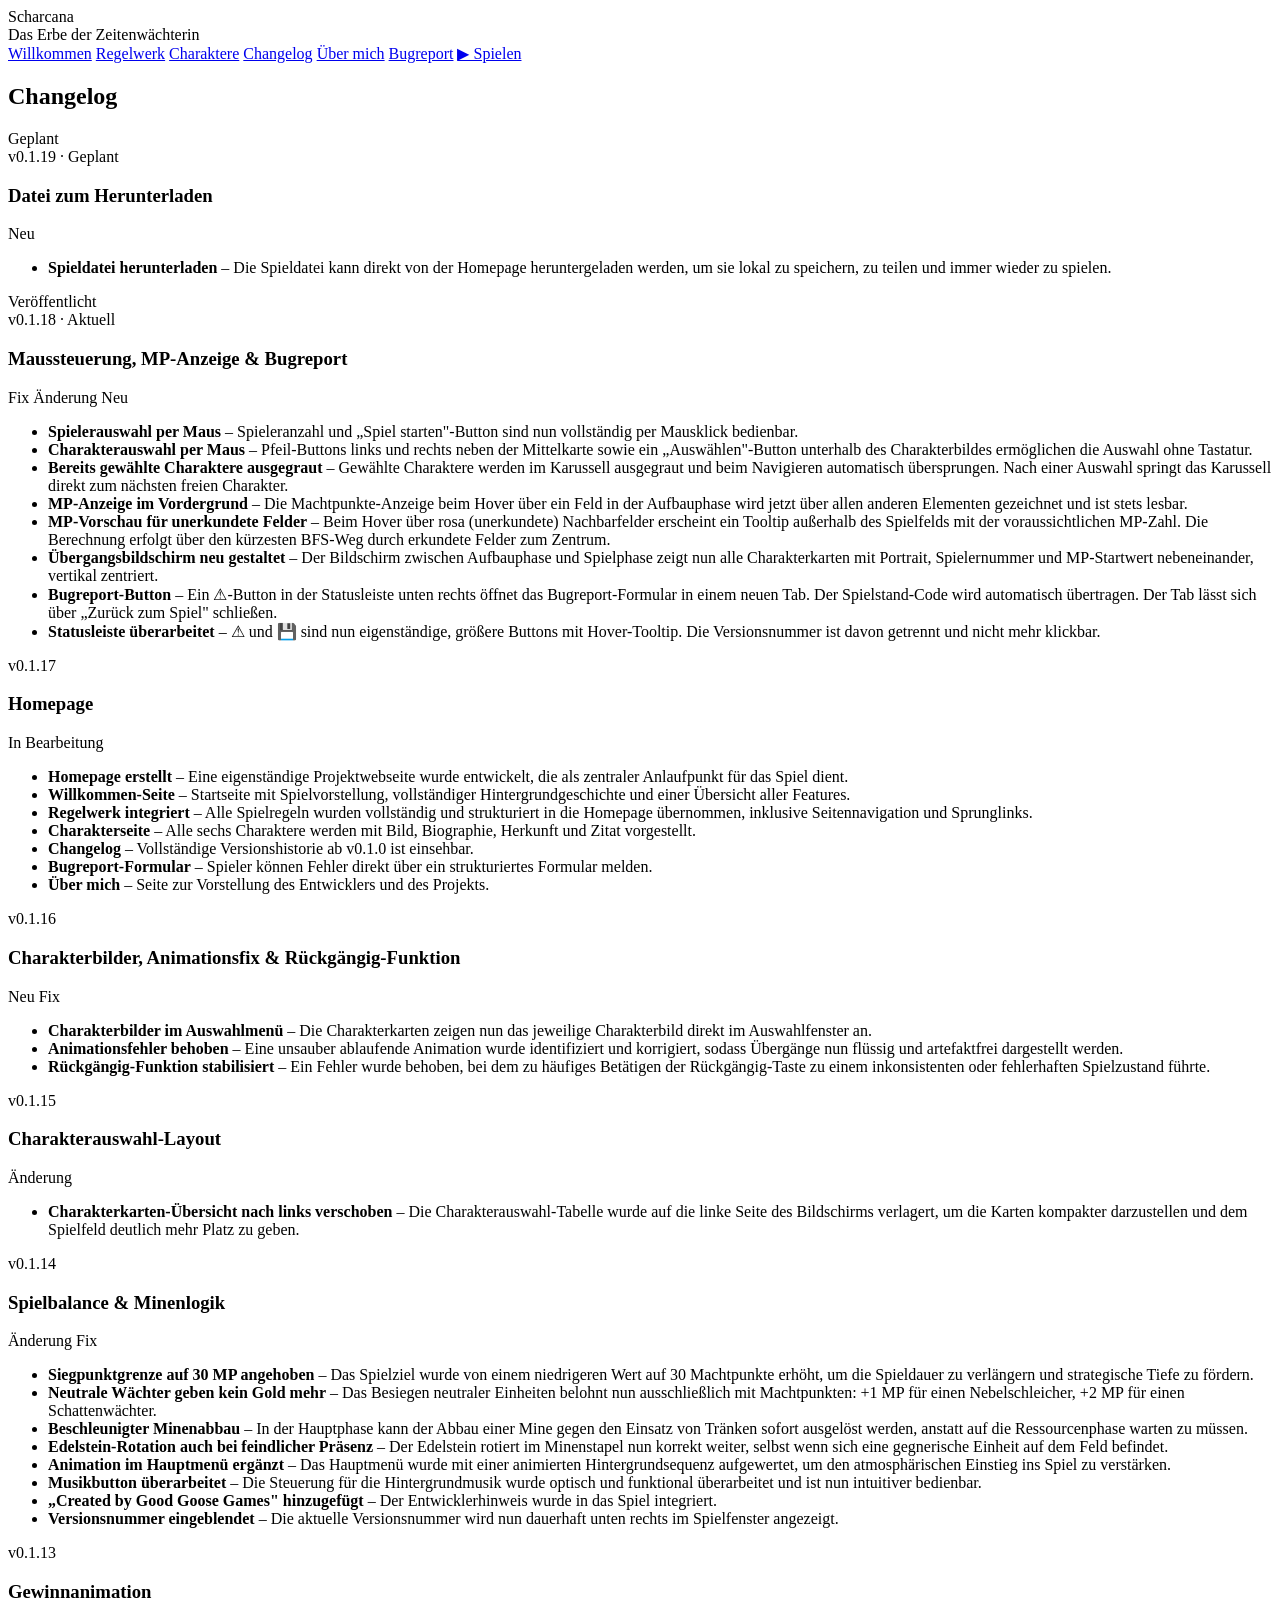
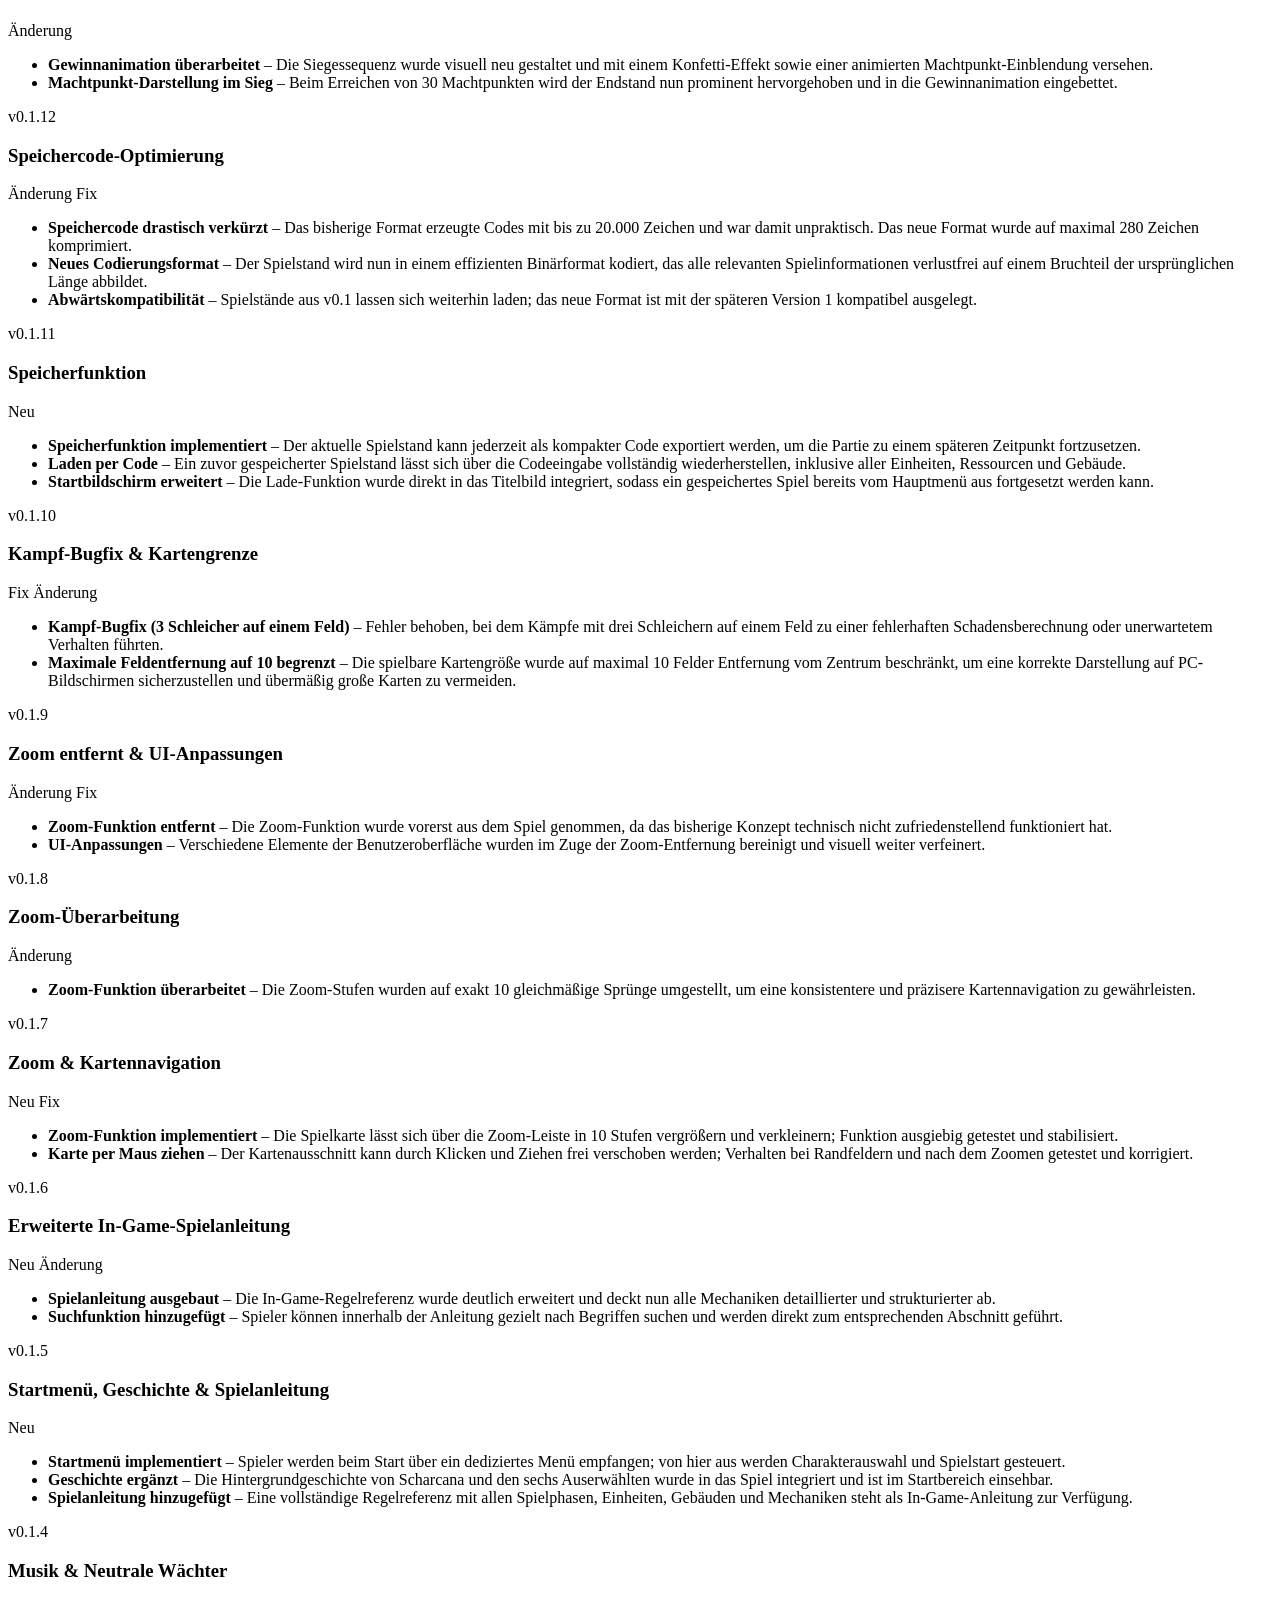
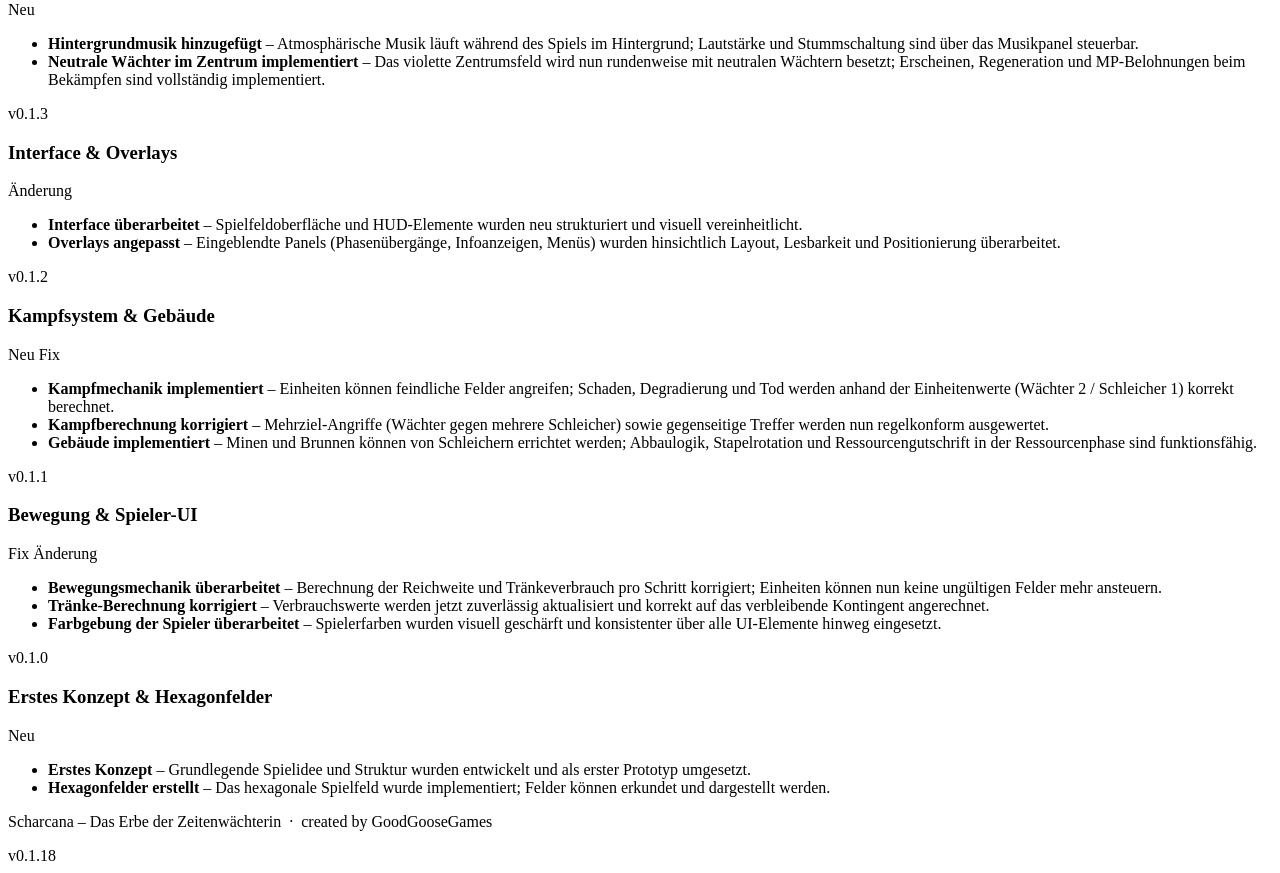
==== changelog.html @ e9ae69f7 "Add files via upload" ====
<!DOCTYPE html>
<html lang="de">
<head>
  <meta charset="UTF-8">
  <meta name="viewport" content="width=device-width, initial-scale=1.0">
  <title>Scharcana – Changelog</title>
  <link rel="preconnect" href="https://fonts.bunny.net">
  <link href="https://fonts.bunny.net/css?family=exo-2:400,400i,700,700i,900,900i&display=swap" rel="stylesheet">
  <link rel="stylesheet" href="style.css">
</head>
<body>

  <nav>
    <div class="nav-inner">
      <div class="nav-logo">
        <div class="nav-logo-title">Scharcana</div>
        <div class="nav-logo-sub">Das Erbe der Zeitenwächterin</div>
      </div>
      <a class="nav-btn" href="index.html" data-page="willkommen">Willkommen</a>
      <a class="nav-btn" href="regelwerk.html" data-page="regelwerk">Regelwerk</a>
      <a class="nav-btn" href="charaktere.html" data-page="charaktere">Charaktere</a>
      <a class="nav-btn" href="changelog.html" data-page="changelog">Changelog</a>
      <a class="nav-btn" href="ueber.html" data-page="ueber">Über mich</a>
      <a class="nav-btn" href="melden.html" data-page="melden">Bugreport</a>
      <a href="Scharcana_0.1.18.html" class="nav-play" target="_blank" rel="noopener">▶ Spielen</a>
    </div>
  </nav>

  <section class="section active" id="tab-changelog">
    <div class="page-wrap">
      <h2>Changelog</h2>

      <div class="changelog-list">

        <div class="cl-section-label">Geplant</div>

        <div class="cl-entry planned">
          <div class="cl-version">v0.1.19 · Geplant</div>
          <h3>Datei zum Herunterladen</h3>
          <div class="cl-tags">
            <span class="tag tag-new">Neu</span>
          </div>
          <ul>
            <li><strong>Spieldatei herunterladen</strong> – Die Spieldatei kann direkt von der Homepage heruntergeladen werden, um sie lokal zu speichern, zu teilen und immer wieder zu spielen.</li>
          </ul>
        </div>

        <div class="cl-section-label label-released">Veröffentlicht</div>

        <div class="cl-entry">
          <div class="cl-version">v0.1.18 · Aktuell</div>
          <h3>Maussteuerung, MP-Anzeige &amp; Bugreport</h3>
          <div class="cl-tags">
            <span class="tag tag-fix">Fix</span>
            <span class="tag tag-change">Änderung</span>
            <span class="tag tag-new">Neu</span>
          </div>
          <ul>
            <li><strong>Spielerauswahl per Maus</strong> – Spieleranzahl und „Spiel starten"-Button sind nun vollständig per Mausklick bedienbar.</li>
            <li><strong>Charakterauswahl per Maus</strong> – Pfeil-Buttons links und rechts neben der Mittelkarte sowie ein „Auswählen"-Button unterhalb des Charakterbildes ermöglichen die Auswahl ohne Tastatur.</li>
            <li><strong>Bereits gewählte Charaktere ausgegraut</strong> – Gewählte Charaktere werden im Karussell ausgegraut und beim Navigieren automatisch übersprungen. Nach einer Auswahl springt das Karussell direkt zum nächsten freien Charakter.</li>
            <li><strong>MP-Anzeige im Vordergrund</strong> – Die Machtpunkte-Anzeige beim Hover über ein Feld in der Aufbauphase wird jetzt über allen anderen Elementen gezeichnet und ist stets lesbar.</li>
            <li><strong>MP-Vorschau für unerkundete Felder</strong> – Beim Hover über rosa (unerkundete) Nachbarfelder erscheint ein Tooltip außerhalb des Spielfelds mit der voraussichtlichen MP-Zahl. Die Berechnung erfolgt über den kürzesten BFS-Weg durch erkundete Felder zum Zentrum.</li>
            <li><strong>Übergangsbildschirm neu gestaltet</strong> – Der Bildschirm zwischen Aufbauphase und Spielphase zeigt nun alle Charakterkarten mit Portrait, Spielernummer und MP-Startwert nebeneinander, vertikal zentriert.</li>
            <li><strong>Bugreport-Button</strong> – Ein ⚠-Button in der Statusleiste unten rechts öffnet das Bugreport-Formular in einem neuen Tab. Der Spielstand-Code wird automatisch übertragen. Der Tab lässt sich über „Zurück zum Spiel" schließen.</li>
            <li><strong>Statusleiste überarbeitet</strong> – ⚠ und 💾 sind nun eigenständige, größere Buttons mit Hover-Tooltip. Die Versionsnummer ist davon getrennt und nicht mehr klickbar.</li>

          </ul>
        </div>

        <div class="cl-entry old">
          <div class="cl-version">v0.1.17</div>
          <h3>Homepage</h3>
          <div class="cl-tags">
            <span class="tag tag-wip">In Bearbeitung</span>
          </div>
          <ul>
            <li><strong>Homepage erstellt</strong> – Eine eigenständige Projektwebseite wurde entwickelt, die als zentraler Anlaufpunkt für das Spiel dient.</li>
            <li><strong>Willkommen-Seite</strong> – Startseite mit Spielvorstellung, vollständiger Hintergrundgeschichte und einer Übersicht aller Features.</li>
            <li><strong>Regelwerk integriert</strong> – Alle Spielregeln wurden vollständig und strukturiert in die Homepage übernommen, inklusive Seitennavigation und Sprunglinks.</li>
            <li><strong>Charakterseite</strong> – Alle sechs Charaktere werden mit Bild, Biographie, Herkunft und Zitat vorgestellt.</li>
            <li><strong>Changelog</strong> – Vollständige Versionshistorie ab v0.1.0 ist einsehbar.</li>
            <li><strong>Bugreport-Formular</strong> – Spieler können Fehler direkt über ein strukturiertes Formular melden.</li>
            <li><strong>Über mich</strong> – Seite zur Vorstellung des Entwicklers und des Projekts.</li>
          </ul>
        </div>

        <div class="cl-entry old">
          <div class="cl-version">v0.1.16</div>
          <h3>Charakterbilder, Animationsfix &amp; Rückgängig-Funktion</h3>
          <div class="cl-tags">
            <span class="tag tag-new">Neu</span>
            <span class="tag tag-fix">Fix</span>
          </div>
          <ul>
            <li><strong>Charakterbilder im Auswahlmenü</strong> – Die Charakterkarten zeigen nun das jeweilige Charakterbild direkt im Auswahlfenster an.</li>
            <li><strong>Animationsfehler behoben</strong> – Eine unsauber ablaufende Animation wurde identifiziert und korrigiert, sodass Übergänge nun flüssig und artefaktfrei dargestellt werden.</li>
            <li><strong>Rückgängig-Funktion stabilisiert</strong> – Ein Fehler wurde behoben, bei dem zu häufiges Betätigen der Rückgängig-Taste zu einem inkonsistenten oder fehlerhaften Spielzustand führte.</li>
          </ul>
        </div>

        <div class="cl-entry old">
          <div class="cl-version">v0.1.15</div>
          <h3>Charakterauswahl-Layout</h3>
          <div class="cl-tags">
            <span class="tag tag-change">Änderung</span>
          </div>
          <ul>
            <li><strong>Charakterkarten-Übersicht nach links verschoben</strong> – Die Charakterauswahl-Tabelle wurde auf die linke Seite des Bildschirms verlagert, um die Karten kompakter darzustellen und dem Spielfeld deutlich mehr Platz zu geben.</li>
          </ul>
        </div>

        <div class="cl-entry old">
          <div class="cl-version">v0.1.14</div>
          <h3>Spielbalance &amp; Minenlogik</h3>
          <div class="cl-tags">
            <span class="tag tag-change">Änderung</span>
            <span class="tag tag-fix">Fix</span>
          </div>
          <ul>
            <li><strong>Siegpunktgrenze auf 30 MP angehoben</strong> – Das Spielziel wurde von einem niedrigeren Wert auf 30 Machtpunkte erhöht, um die Spieldauer zu verlängern und strategische Tiefe zu fördern.</li>
            <li><strong>Neutrale Wächter geben kein Gold mehr</strong> – Das Besiegen neutraler Einheiten belohnt nun ausschließlich mit Machtpunkten: +1 MP für einen Nebelschleicher, +2 MP für einen Schattenwächter.</li>
            <li><strong>Beschleunigter Minenabbau</strong> – In der Hauptphase kann der Abbau einer Mine gegen den Einsatz von Tränken sofort ausgelöst werden, anstatt auf die Ressourcenphase warten zu müssen.</li>
            <li><strong>Edelstein-Rotation auch bei feindlicher Präsenz</strong> – Der Edelstein rotiert im Minenstapel nun korrekt weiter, selbst wenn sich eine gegnerische Einheit auf dem Feld befindet.</li>
            <li><strong>Animation im Hauptmenü ergänzt</strong> – Das Hauptmenü wurde mit einer animierten Hintergrundsequenz aufgewertet, um den atmosphärischen Einstieg ins Spiel zu verstärken.</li>
            <li><strong>Musikbutton überarbeitet</strong> – Die Steuerung für die Hintergrundmusik wurde optisch und funktional überarbeitet und ist nun intuitiver bedienbar.</li>
            <li><strong>„Created by Good Goose Games" hinzugefügt</strong> – Der Entwicklerhinweis wurde in das Spiel integriert.</li>
            <li><strong>Versionsnummer eingeblendet</strong> – Die aktuelle Versionsnummer wird nun dauerhaft unten rechts im Spielfenster angezeigt.</li>
          </ul>
        </div>

        <div class="cl-entry old">
          <div class="cl-version">v0.1.13</div>
          <h3>Gewinnanimation</h3>
          <div class="cl-tags">
            <span class="tag tag-change">Änderung</span>
          </div>
          <ul>
            <li><strong>Gewinnanimation überarbeitet</strong> – Die Siegessequenz wurde visuell neu gestaltet und mit einem Konfetti-Effekt sowie einer animierten Machtpunkt-Einblendung versehen.</li>
            <li><strong>Machtpunkt-Darstellung im Sieg</strong> – Beim Erreichen von 30 Machtpunkten wird der Endstand nun prominent hervorgehoben und in die Gewinnanimation eingebettet.</li>
          </ul>
        </div>

        <div class="cl-entry old">
          <div class="cl-version">v0.1.12</div>
          <h3>Speichercode-Optimierung</h3>
          <div class="cl-tags">
            <span class="tag tag-change">Änderung</span>
            <span class="tag tag-fix">Fix</span>
          </div>
          <ul>
            <li><strong>Speichercode drastisch verkürzt</strong> – Das bisherige Format erzeugte Codes mit bis zu 20.000 Zeichen und war damit unpraktisch. Das neue Format wurde auf maximal 280 Zeichen komprimiert.</li>
            <li><strong>Neues Codierungsformat</strong> – Der Spielstand wird nun in einem effizienten Binärformat kodiert, das alle relevanten Spielinformationen verlustfrei auf einem Bruchteil der ursprünglichen Länge abbildet.</li>
            <li><strong>Abwärtskompatibilität</strong> – Spielstände aus v0.1 lassen sich weiterhin laden; das neue Format ist mit der späteren Version 1 kompatibel ausgelegt.</li>
          </ul>
        </div>

        <div class="cl-entry old">
          <div class="cl-version">v0.1.11</div>
          <h3>Speicherfunktion</h3>
          <div class="cl-tags">
            <span class="tag tag-new">Neu</span>
          </div>
          <ul>
            <li><strong>Speicherfunktion implementiert</strong> – Der aktuelle Spielstand kann jederzeit als kompakter Code exportiert werden, um die Partie zu einem späteren Zeitpunkt fortzusetzen.</li>
            <li><strong>Laden per Code</strong> – Ein zuvor gespeicherter Spielstand lässt sich über die Codeeingabe vollständig wiederherstellen, inklusive aller Einheiten, Ressourcen und Gebäude.</li>
            <li><strong>Startbildschirm erweitert</strong> – Die Lade-Funktion wurde direkt in das Titelbild integriert, sodass ein gespeichertes Spiel bereits vom Hauptmenü aus fortgesetzt werden kann.</li>
          </ul>
        </div>

        <div class="cl-entry old">
          <div class="cl-version">v0.1.10</div>
          <h3>Kampf-Bugfix &amp; Kartengrenze</h3>
          <div class="cl-tags">
            <span class="tag tag-fix">Fix</span>
            <span class="tag tag-change">Änderung</span>
          </div>
          <ul>
            <li><strong>Kampf-Bugfix (3 Schleicher auf einem Feld)</strong> – Fehler behoben, bei dem Kämpfe mit drei Schleichern auf einem Feld zu einer fehlerhaften Schadensberechnung oder unerwartetem Verhalten führten.</li>
            <li><strong>Maximale Feldentfernung auf 10 begrenzt</strong> – Die spielbare Kartengröße wurde auf maximal 10 Felder Entfernung vom Zentrum beschränkt, um eine korrekte Darstellung auf PC-Bildschirmen sicherzustellen und übermäßig große Karten zu vermeiden.</li>
          </ul>
        </div>

        <div class="cl-entry old">
          <div class="cl-version">v0.1.9</div>
          <h3>Zoom entfernt &amp; UI-Anpassungen</h3>
          <div class="cl-tags">
            <span class="tag tag-change">Änderung</span>
            <span class="tag tag-fix">Fix</span>
          </div>
          <ul>
            <li><strong>Zoom-Funktion entfernt</strong> – Die Zoom-Funktion wurde vorerst aus dem Spiel genommen, da das bisherige Konzept technisch nicht zufriedenstellend funktioniert hat.</li>
            <li><strong>UI-Anpassungen</strong> – Verschiedene Elemente der Benutzeroberfläche wurden im Zuge der Zoom-Entfernung bereinigt und visuell weiter verfeinert.</li>
          </ul>
        </div>

        <div class="cl-entry old">
          <div class="cl-version">v0.1.8</div>
          <h3>Zoom-Überarbeitung</h3>
          <div class="cl-tags">
            <span class="tag tag-change">Änderung</span>
          </div>
          <ul>
            <li><strong>Zoom-Funktion überarbeitet</strong> – Die Zoom-Stufen wurden auf exakt 10 gleichmäßige Sprünge umgestellt, um eine konsistentere und präzisere Kartennavigation zu gewährleisten.</li>
          </ul>
        </div>

        <div class="cl-entry old">
          <div class="cl-version">v0.1.7</div>
          <h3>Zoom &amp; Kartennavigation</h3>
          <div class="cl-tags">
            <span class="tag tag-new">Neu</span>
            <span class="tag tag-fix">Fix</span>
          </div>
          <ul>
            <li><strong>Zoom-Funktion implementiert</strong> – Die Spielkarte lässt sich über die Zoom-Leiste in 10 Stufen vergrößern und verkleinern; Funktion ausgiebig getestet und stabilisiert.</li>
            <li><strong>Karte per Maus ziehen</strong> – Der Kartenausschnitt kann durch Klicken und Ziehen frei verschoben werden; Verhalten bei Randfeldern und nach dem Zoomen getestet und korrigiert.</li>
          </ul>
        </div>

        <div class="cl-entry old">
          <div class="cl-version">v0.1.6</div>
          <h3>Erweiterte In-Game-Spielanleitung</h3>
          <div class="cl-tags">
            <span class="tag tag-new">Neu</span>
            <span class="tag tag-change">Änderung</span>
          </div>
          <ul>
            <li><strong>Spielanleitung ausgebaut</strong> – Die In-Game-Regelreferenz wurde deutlich erweitert und deckt nun alle Mechaniken detaillierter und strukturierter ab.</li>
            <li><strong>Suchfunktion hinzugefügt</strong> – Spieler können innerhalb der Anleitung gezielt nach Begriffen suchen und werden direkt zum entsprechenden Abschnitt geführt.</li>
          </ul>
        </div>

        <div class="cl-entry old">
          <div class="cl-version">v0.1.5</div>
          <h3>Startmenü, Geschichte &amp; Spielanleitung</h3>
          <div class="cl-tags">
            <span class="tag tag-new">Neu</span>
          </div>
          <ul>
            <li><strong>Startmenü implementiert</strong> – Spieler werden beim Start über ein dediziertes Menü empfangen; von hier aus werden Charakterauswahl und Spielstart gesteuert.</li>
            <li><strong>Geschichte ergänzt</strong> – Die Hintergrundgeschichte von Scharcana und den sechs Auserwählten wurde in das Spiel integriert und ist im Startbereich einsehbar.</li>
            <li><strong>Spielanleitung hinzugefügt</strong> – Eine vollständige Regelreferenz mit allen Spielphasen, Einheiten, Gebäuden und Mechaniken steht als In-Game-Anleitung zur Verfügung.</li>
          </ul>
        </div>

        <div class="cl-entry old">
          <div class="cl-version">v0.1.4</div>
          <h3>Musik &amp; Neutrale Wächter</h3>
          <div class="cl-tags">
            <span class="tag tag-new">Neu</span>
          </div>
          <ul>
            <li><strong>Hintergrundmusik hinzugefügt</strong> – Atmosphärische Musik läuft während des Spiels im Hintergrund; Lautstärke und Stummschaltung sind über das Musikpanel steuerbar.</li>
            <li><strong>Neutrale Wächter im Zentrum implementiert</strong> – Das violette Zentrumsfeld wird nun rundenweise mit neutralen Wächtern besetzt; Erscheinen, Regeneration und MP-Belohnungen beim Bekämpfen sind vollständig implementiert.</li>
          </ul>
        </div>

        <div class="cl-entry old">
          <div class="cl-version">v0.1.3</div>
          <h3>Interface &amp; Overlays</h3>
          <div class="cl-tags">
            <span class="tag tag-change">Änderung</span>
          </div>
          <ul>
            <li><strong>Interface überarbeitet</strong> – Spielfeldoberfläche und HUD-Elemente wurden neu strukturiert und visuell vereinheitlicht.</li>
            <li><strong>Overlays angepasst</strong> – Eingeblendte Panels (Phasenübergänge, Infoanzeigen, Menüs) wurden hinsichtlich Layout, Lesbarkeit und Positionierung überarbeitet.</li>
          </ul>
        </div>

        <div class="cl-entry old">
          <div class="cl-version">v0.1.2</div>
          <h3>Kampfsystem &amp; Gebäude</h3>
          <div class="cl-tags">
            <span class="tag tag-new">Neu</span>
            <span class="tag tag-fix">Fix</span>
          </div>
          <ul>
            <li><strong>Kampfmechanik implementiert</strong> – Einheiten können feindliche Felder angreifen; Schaden, Degradierung und Tod werden anhand der Einheitenwerte (Wächter 2 / Schleicher 1) korrekt berechnet.</li>
            <li><strong>Kampfberechnung korrigiert</strong> – Mehrziel-Angriffe (Wächter gegen mehrere Schleicher) sowie gegenseitige Treffer werden nun regelkonform ausgewertet.</li>
            <li><strong>Gebäude implementiert</strong> – Minen und Brunnen können von Schleichern errichtet werden; Abbaulogik, Stapelrotation und Ressourcengutschrift in der Ressourcenphase sind funktionsfähig.</li>
          </ul>
        </div>

        <div class="cl-entry old">
          <div class="cl-version">v0.1.1</div>
          <h3>Bewegung &amp; Spieler-UI</h3>
          <div class="cl-tags">
            <span class="tag tag-fix">Fix</span>
            <span class="tag tag-change">Änderung</span>
          </div>
          <ul>
            <li><strong>Bewegungsmechanik überarbeitet</strong> – Berechnung der Reichweite und Tränkeverbrauch pro Schritt korrigiert; Einheiten können nun keine ungültigen Felder mehr ansteuern.</li>
            <li><strong>Tränke-Berechnung korrigiert</strong> – Verbrauchswerte werden jetzt zuverlässig aktualisiert und korrekt auf das verbleibende Kontingent angerechnet.</li>
            <li><strong>Farbgebung der Spieler überarbeitet</strong> – Spielerfarben wurden visuell geschärft und konsistenter über alle UI-Elemente hinweg eingesetzt.</li>
          </ul>
        </div>

        <div class="cl-entry old">
          <div class="cl-version">v0.1.0</div>
          <h3>Erstes Konzept &amp; Hexagonfelder</h3>
          <div class="cl-tags">
            <span class="tag tag-new">Neu</span>
          </div>
          <ul>
            <li><strong>Erstes Konzept</strong> – Grundlegende Spielidee und Struktur wurden entwickelt und als erster Prototyp umgesetzt.</li>
            <li><strong>Hexagonfelder erstellt</strong> – Das hexagonale Spielfeld wurde implementiert; Felder können erkundet und dargestellt werden.</li>
          </ul>
        </div>

      </div>
    </div>
  </section>

  <footer>
    <div class="footer-inner">
      <p>Scharcana – Das Erbe der Zeitenwächterin &nbsp;·&nbsp; created by GoodGooseGames</p>
      <span class="footer-version">v0.1.18</span>
    </div>
  </footer>

  <script src="nav.js"></script>
</body>
</html>
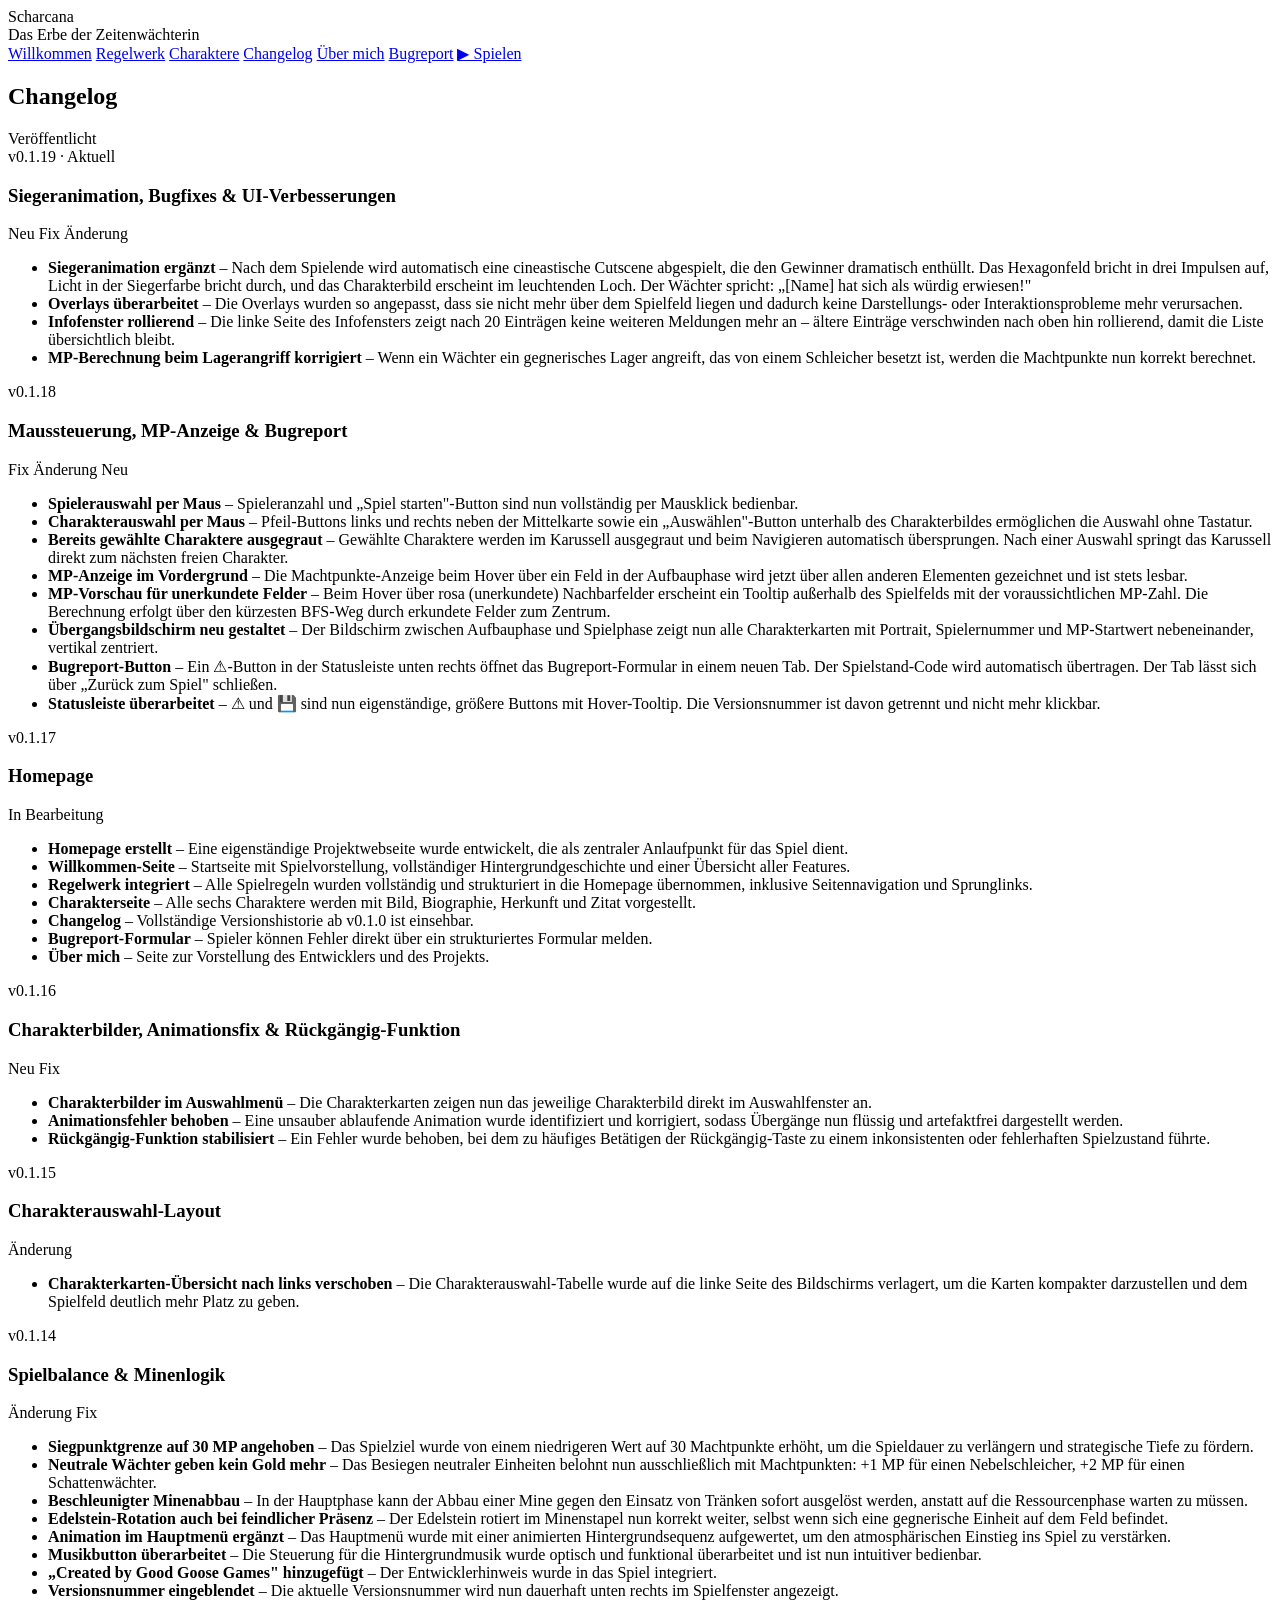
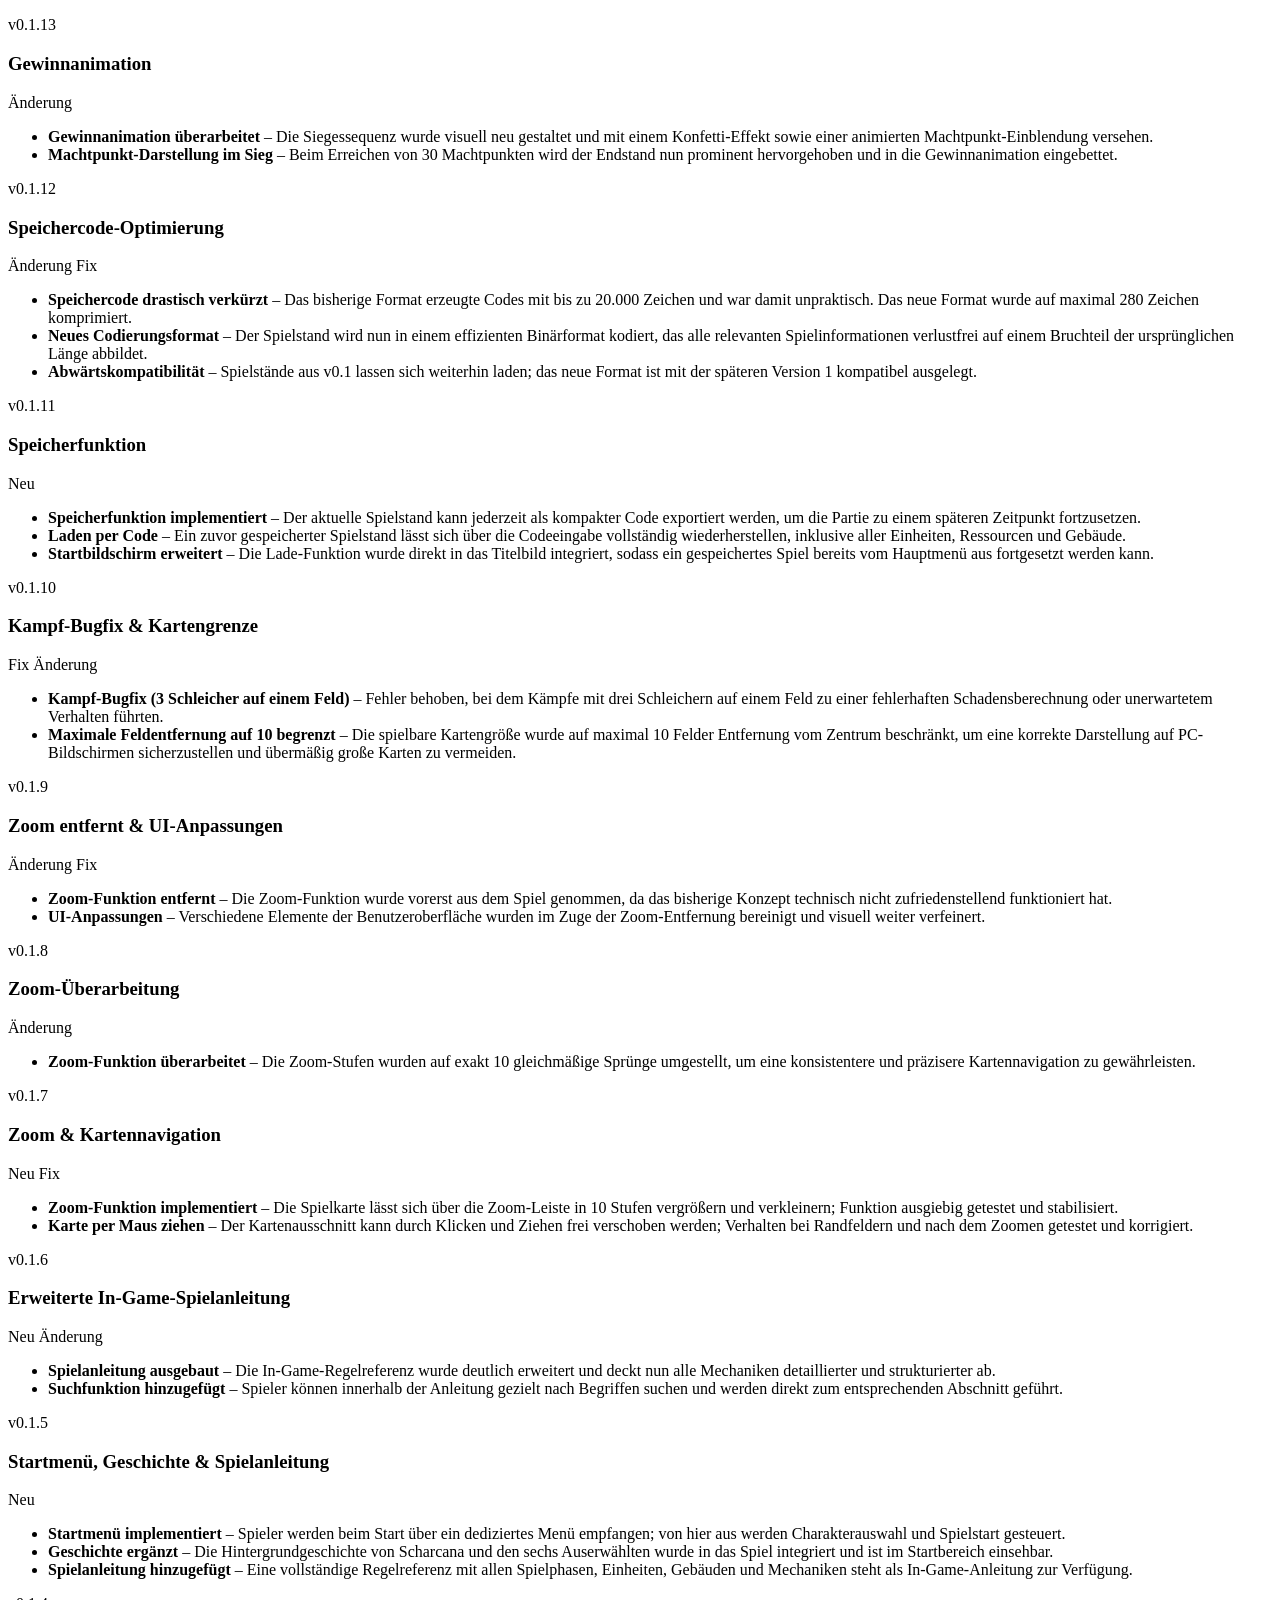
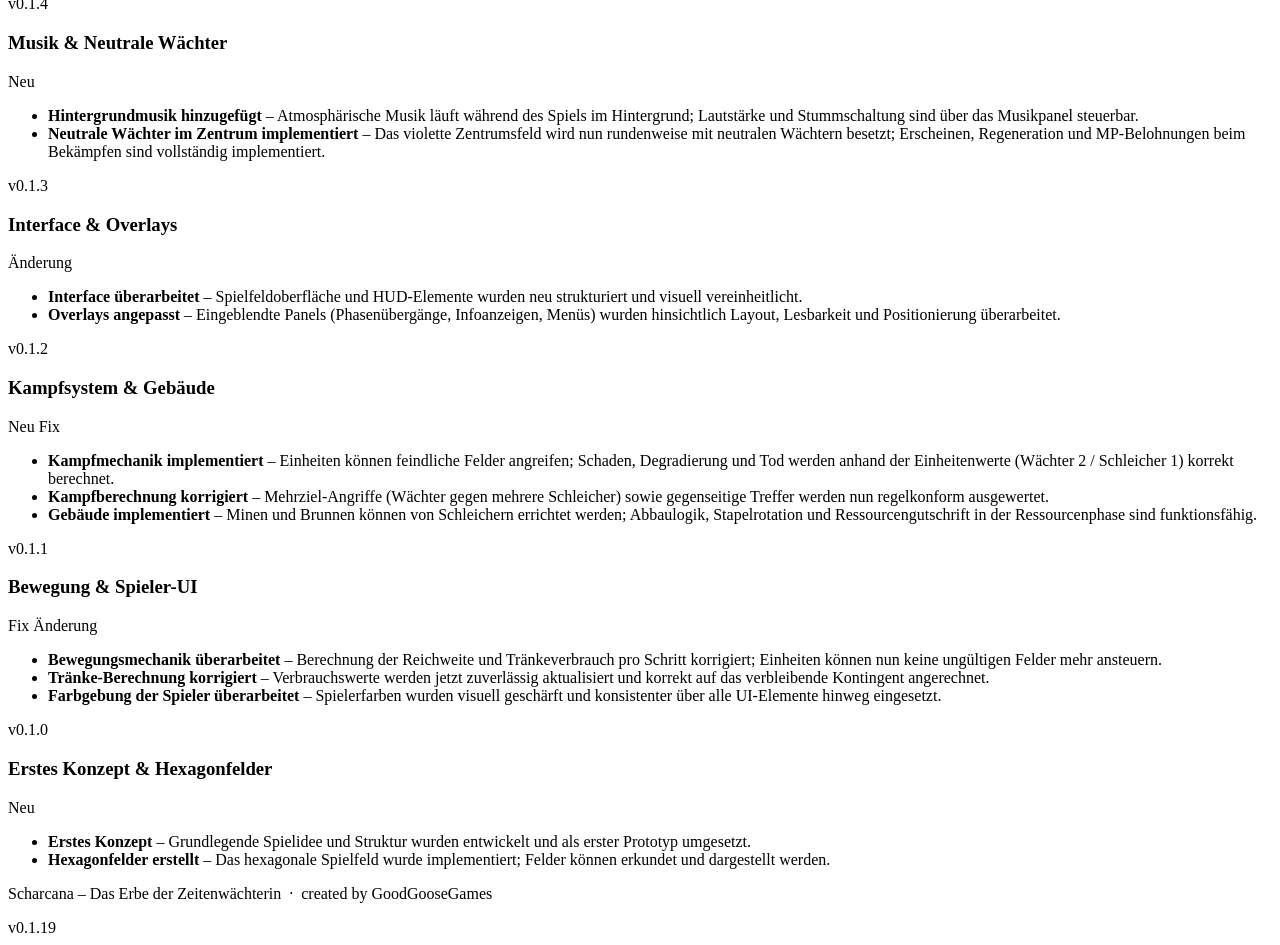
==== commit 11f0c14e: "Add files via upload" ====
--- a/changelog.html
+++ b/changelog.html
@@ -32,23 +32,26 @@
 
       <div class="changelog-list">
 
-        <div class="cl-section-label">Geplant</div>
-
-        <div class="cl-entry planned">
-          <div class="cl-version">v0.1.19 · Geplant</div>
-          <h3>Datei zum Herunterladen</h3>
-          <div class="cl-tags">
-            <span class="tag tag-new">Neu</span>
-          </div>
-          <ul>
-            <li><strong>Spieldatei herunterladen</strong> – Die Spieldatei kann direkt von der Homepage heruntergeladen werden, um sie lokal zu speichern, zu teilen und immer wieder zu spielen.</li>
-          </ul>
-        </div>
-
         <div class="cl-section-label label-released">Veröffentlicht</div>
 
         <div class="cl-entry">
-          <div class="cl-version">v0.1.18 · Aktuell</div>
+          <div class="cl-version">v0.1.19 · Aktuell</div>
+          <h3>Siegeranimation, Bugfixes &amp; UI-Verbesserungen</h3>
+          <div class="cl-tags">
+            <span class="tag tag-new">Neu</span>
+            <span class="tag tag-fix">Fix</span>
+            <span class="tag tag-change">Änderung</span>
+          </div>
+          <ul>
+            <li><strong>Siegeranimation ergänzt</strong> – Nach dem Spielende wird automatisch eine cineastische Cutscene abgespielt, die den Gewinner dramatisch enthüllt. Das Hexagonfeld bricht in drei Impulsen auf, Licht in der Siegerfarbe bricht durch, und das Charakterbild erscheint im leuchtenden Loch. Der Wächter spricht: „[Name] hat sich als würdig erwiesen!"</li>
+            <li><strong>Overlays überarbeitet</strong> – Die Overlays wurden so angepasst, dass sie nicht mehr über dem Spielfeld liegen und dadurch keine Darstellungs- oder Interaktionsprobleme mehr verursachen.</li>
+            <li><strong>Infofenster rollierend</strong> – Die linke Seite des Infofensters zeigt nach 20 Einträgen keine weiteren Meldungen mehr an – ältere Einträge verschwinden nach oben hin rollierend, damit die Liste übersichtlich bleibt.</li>
+            <li><strong>MP-Berechnung beim Lagerangriff korrigiert</strong> – Wenn ein Wächter ein gegnerisches Lager angreift, das von einem Schleicher besetzt ist, werden die Machtpunkte nun korrekt berechnet.</li>
+          </ul>
+        </div>
+
+        <div class="cl-entry">
+          <div class="cl-version">v0.1.18</div>
           <h3>Maussteuerung, MP-Anzeige &amp; Bugreport</h3>
           <div class="cl-tags">
             <span class="tag tag-fix">Fix</span>
@@ -315,7 +318,7 @@
   <footer>
     <div class="footer-inner">
       <p>Scharcana – Das Erbe der Zeitenwächterin &nbsp;·&nbsp; created by GoodGooseGames</p>
-      <span class="footer-version">v0.1.18</span>
+      <span class="footer-version">v0.1.19</span>
     </div>
   </footer>
 
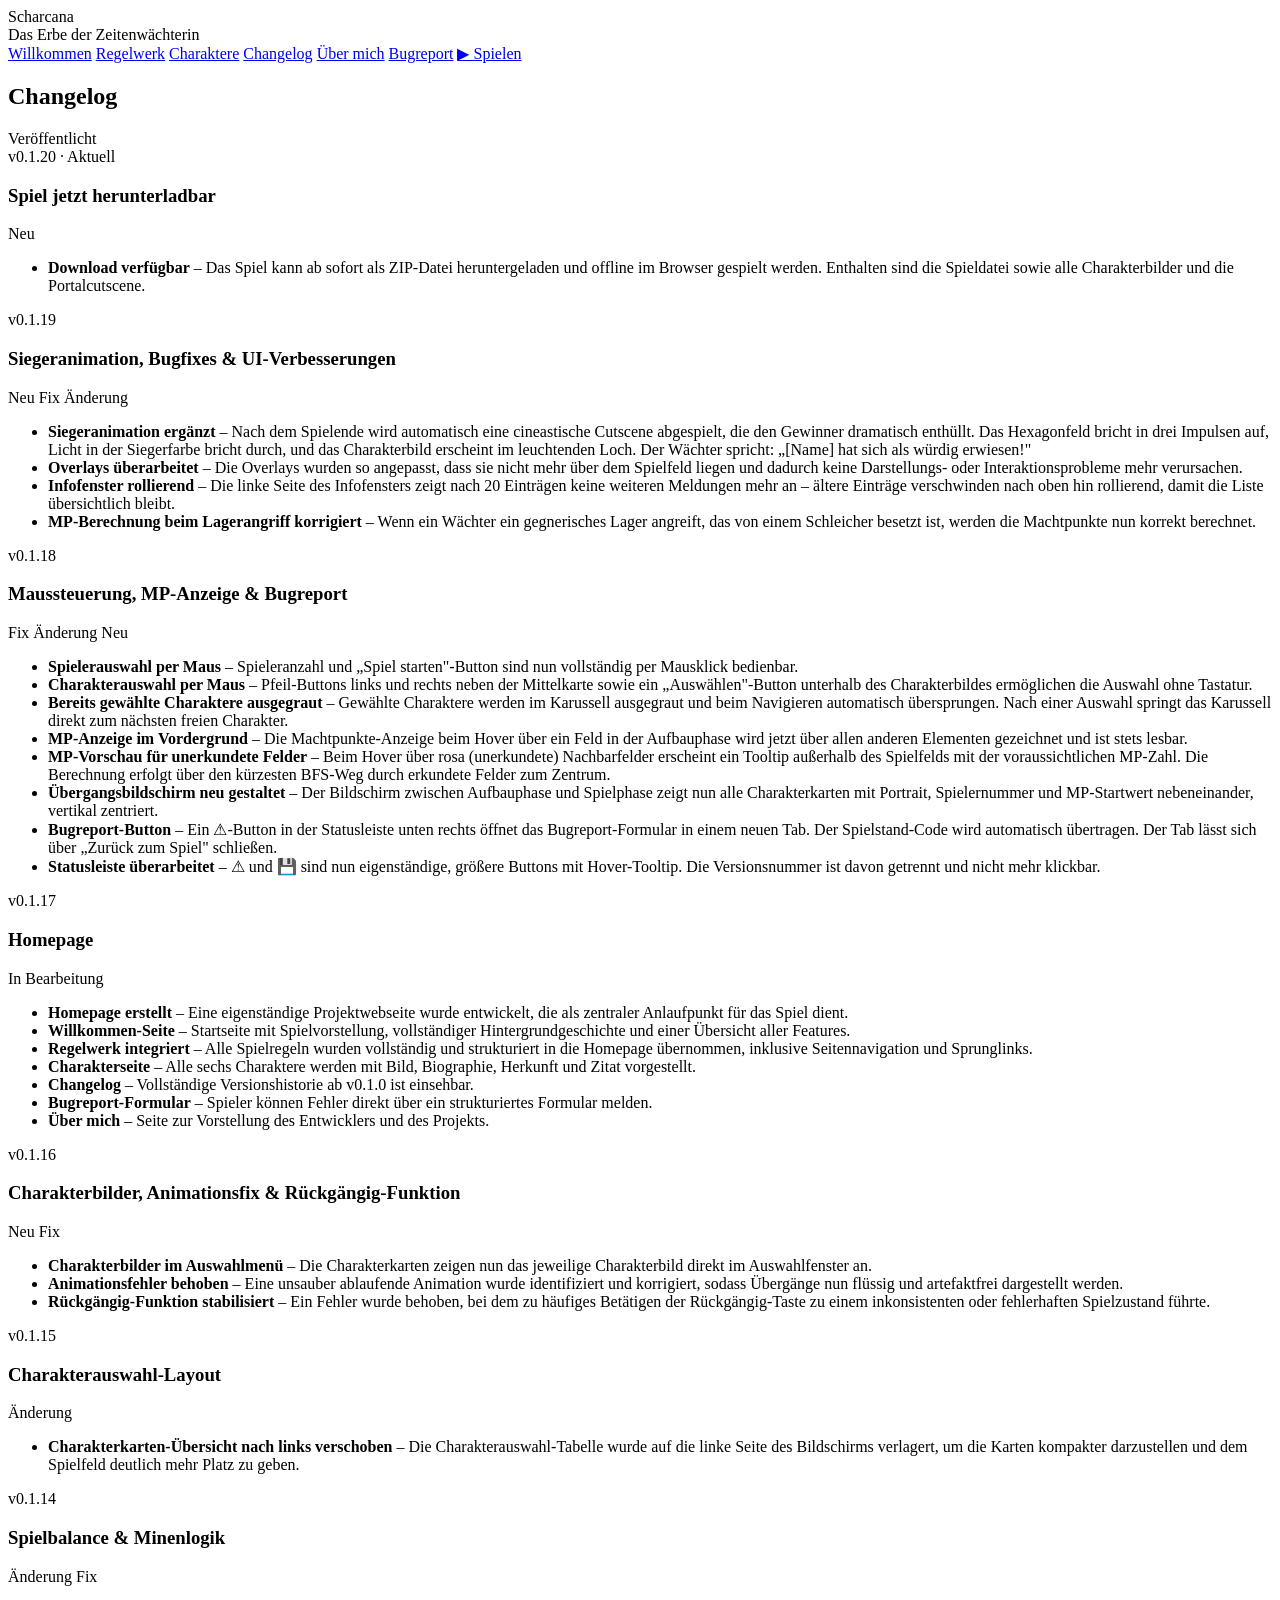
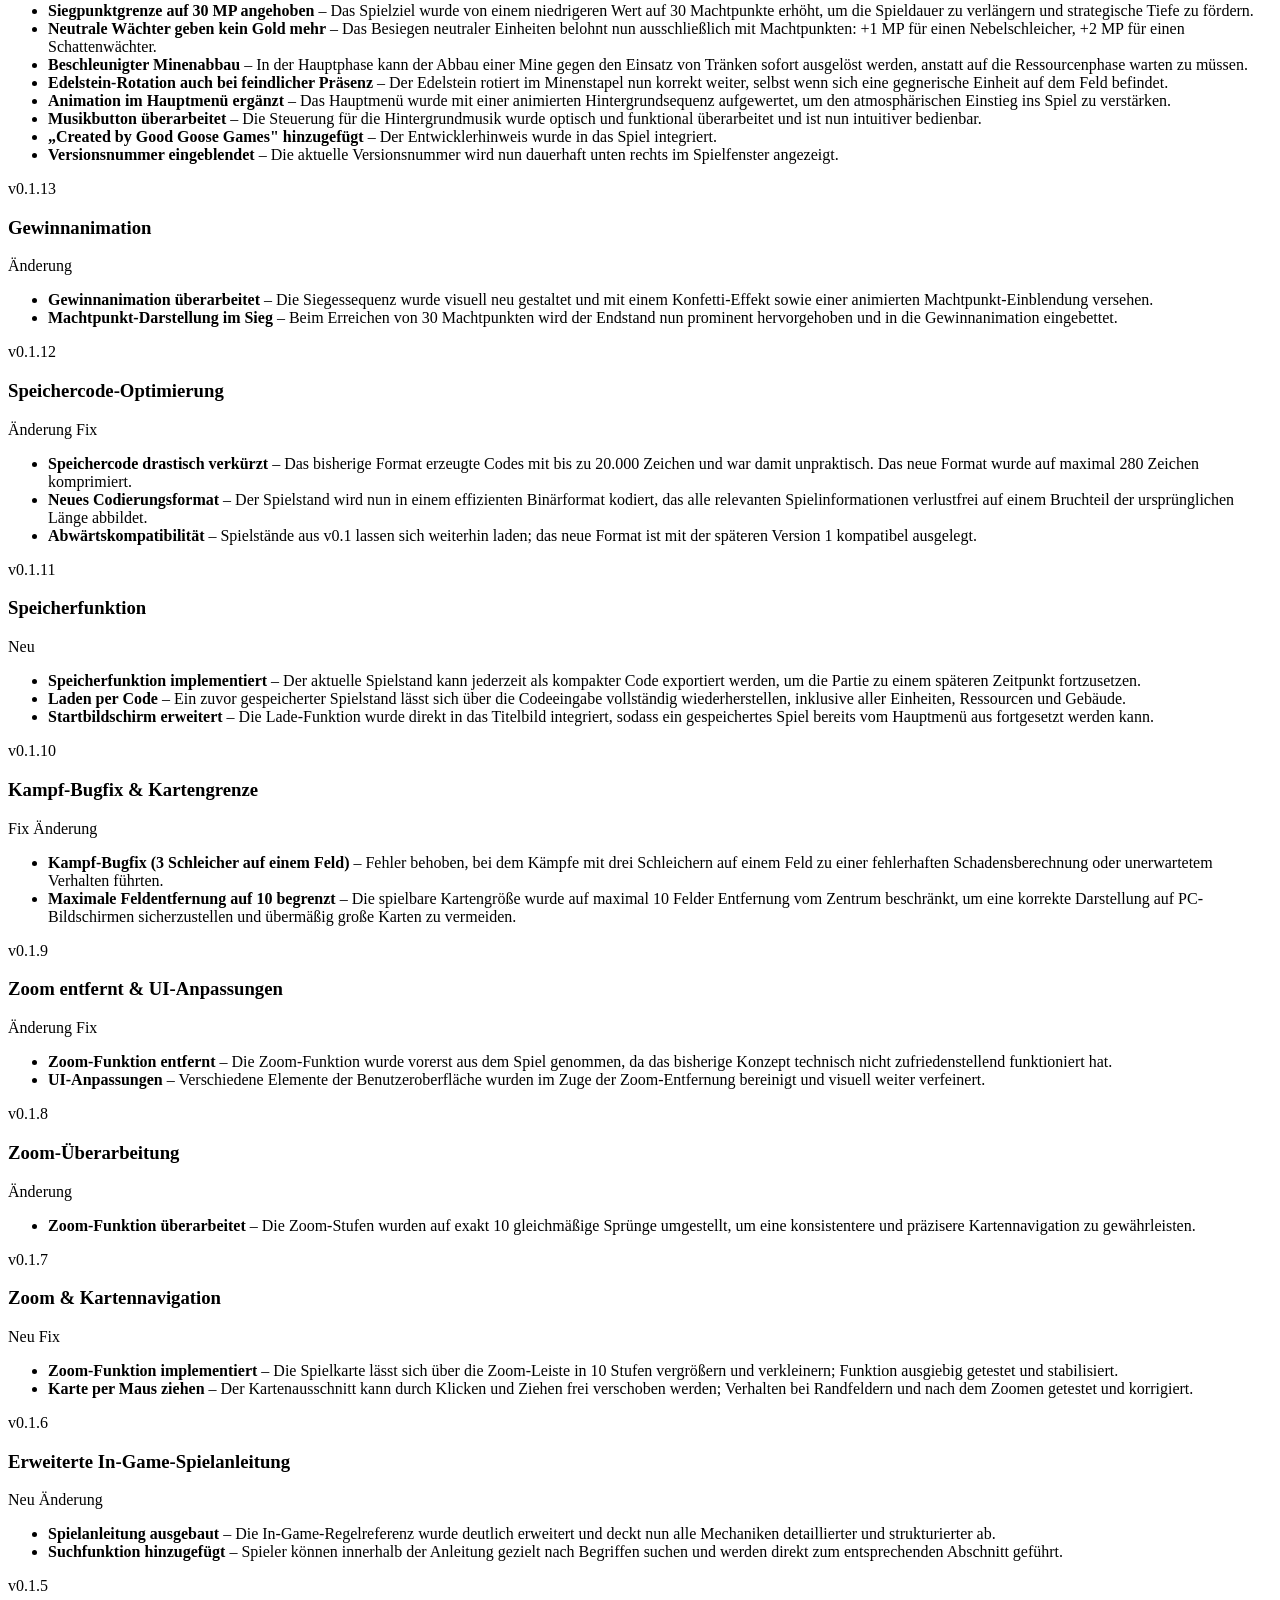
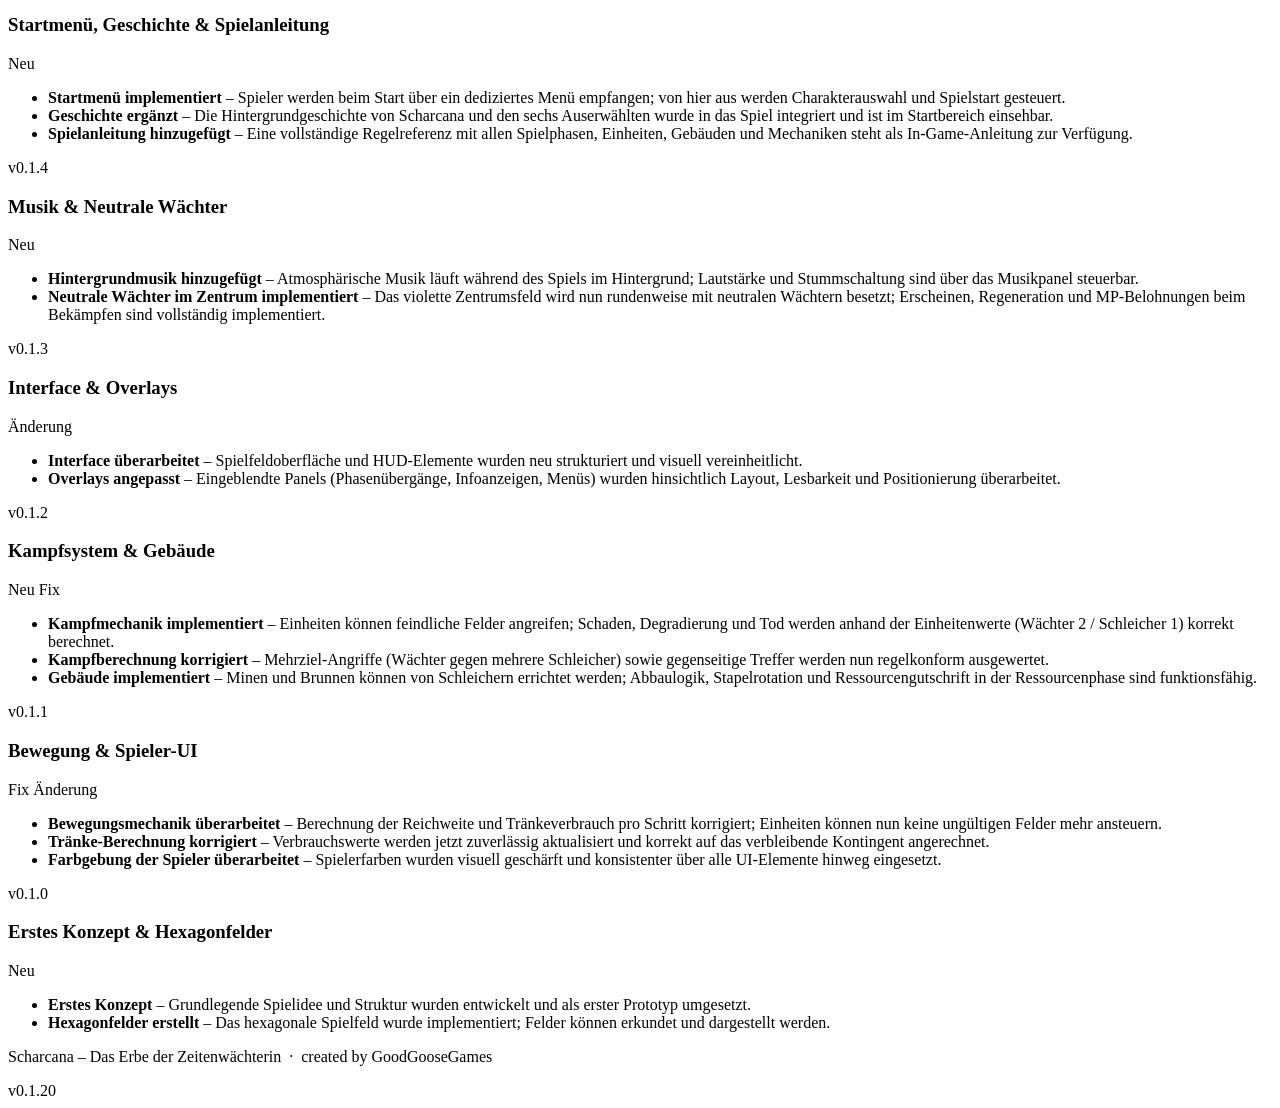
==== commit 8eb0f049: "Add files via upload" ====
--- a/changelog.html
+++ b/changelog.html
@@ -22,7 +22,7 @@
       <a class="nav-btn" href="changelog.html" data-page="changelog">Changelog</a>
       <a class="nav-btn" href="ueber.html" data-page="ueber">Über mich</a>
       <a class="nav-btn" href="melden.html" data-page="melden">Bugreport</a>
-      <a href="Scharcana_0.1.18.html" class="nav-play" target="_blank" rel="noopener">▶ Spielen</a>
+      <a href="Scharcana_0.1.20.html" class="nav-play" target="_blank" rel="noopener">▶ Spielen</a>
     </div>
   </nav>
 
@@ -35,7 +35,18 @@
         <div class="cl-section-label label-released">Veröffentlicht</div>
 
         <div class="cl-entry">
-          <div class="cl-version">v0.1.19 · Aktuell</div>
+          <div class="cl-version">v0.1.20 · Aktuell</div>
+          <h3>Spiel jetzt herunterladbar</h3>
+          <div class="cl-tags">
+            <span class="tag tag-new">Neu</span>
+          </div>
+          <ul>
+            <li><strong>Download verfügbar</strong> – Das Spiel kann ab sofort als ZIP-Datei heruntergeladen und offline im Browser gespielt werden. Enthalten sind die Spieldatei sowie alle Charakterbilder und die Portalcutscene.</li>
+          </ul>
+        </div>
+
+        <div class="cl-entry">
+          <div class="cl-version">v0.1.19</div>
           <h3>Siegeranimation, Bugfixes &amp; UI-Verbesserungen</h3>
           <div class="cl-tags">
             <span class="tag tag-new">Neu</span>
@@ -318,7 +329,7 @@
   <footer>
     <div class="footer-inner">
       <p>Scharcana – Das Erbe der Zeitenwächterin &nbsp;·&nbsp; created by GoodGooseGames</p>
-      <span class="footer-version">v0.1.19</span>
+      <span class="footer-version">v0.1.20</span>
     </div>
   </footer>
 
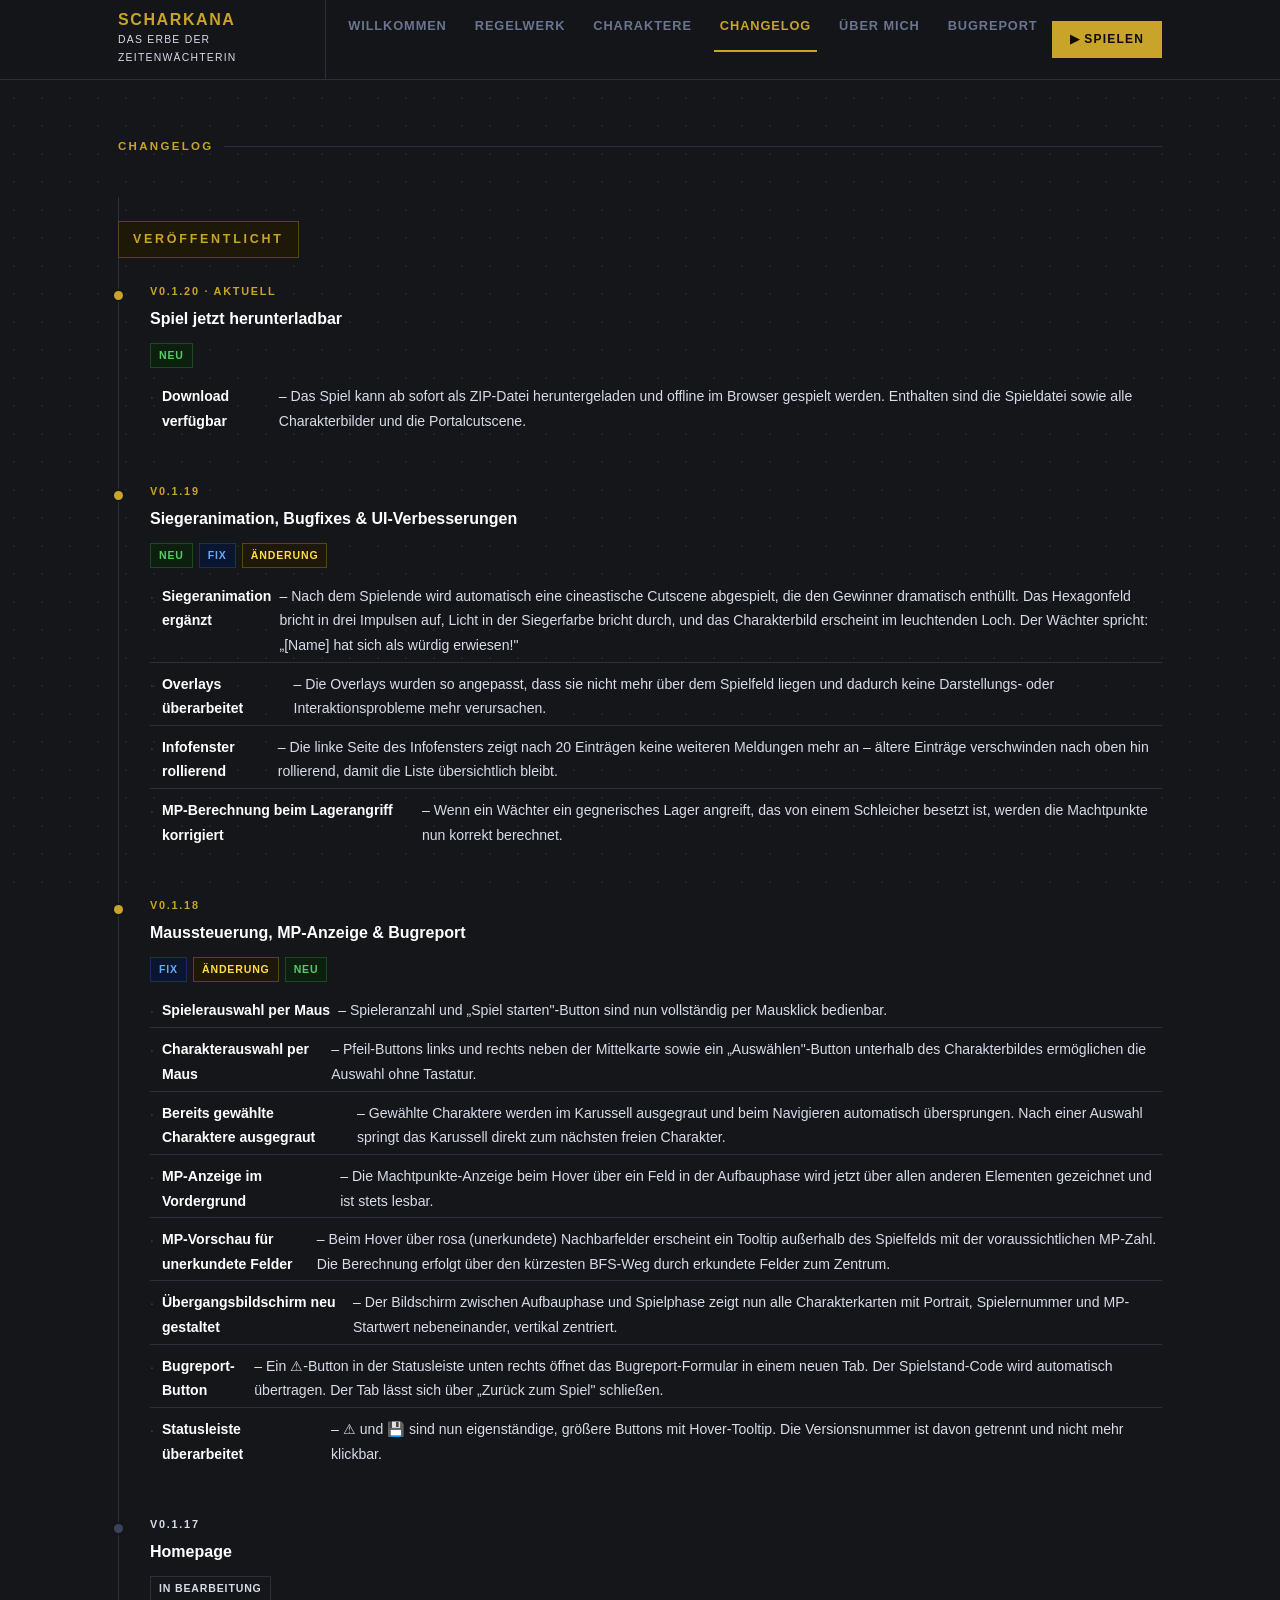
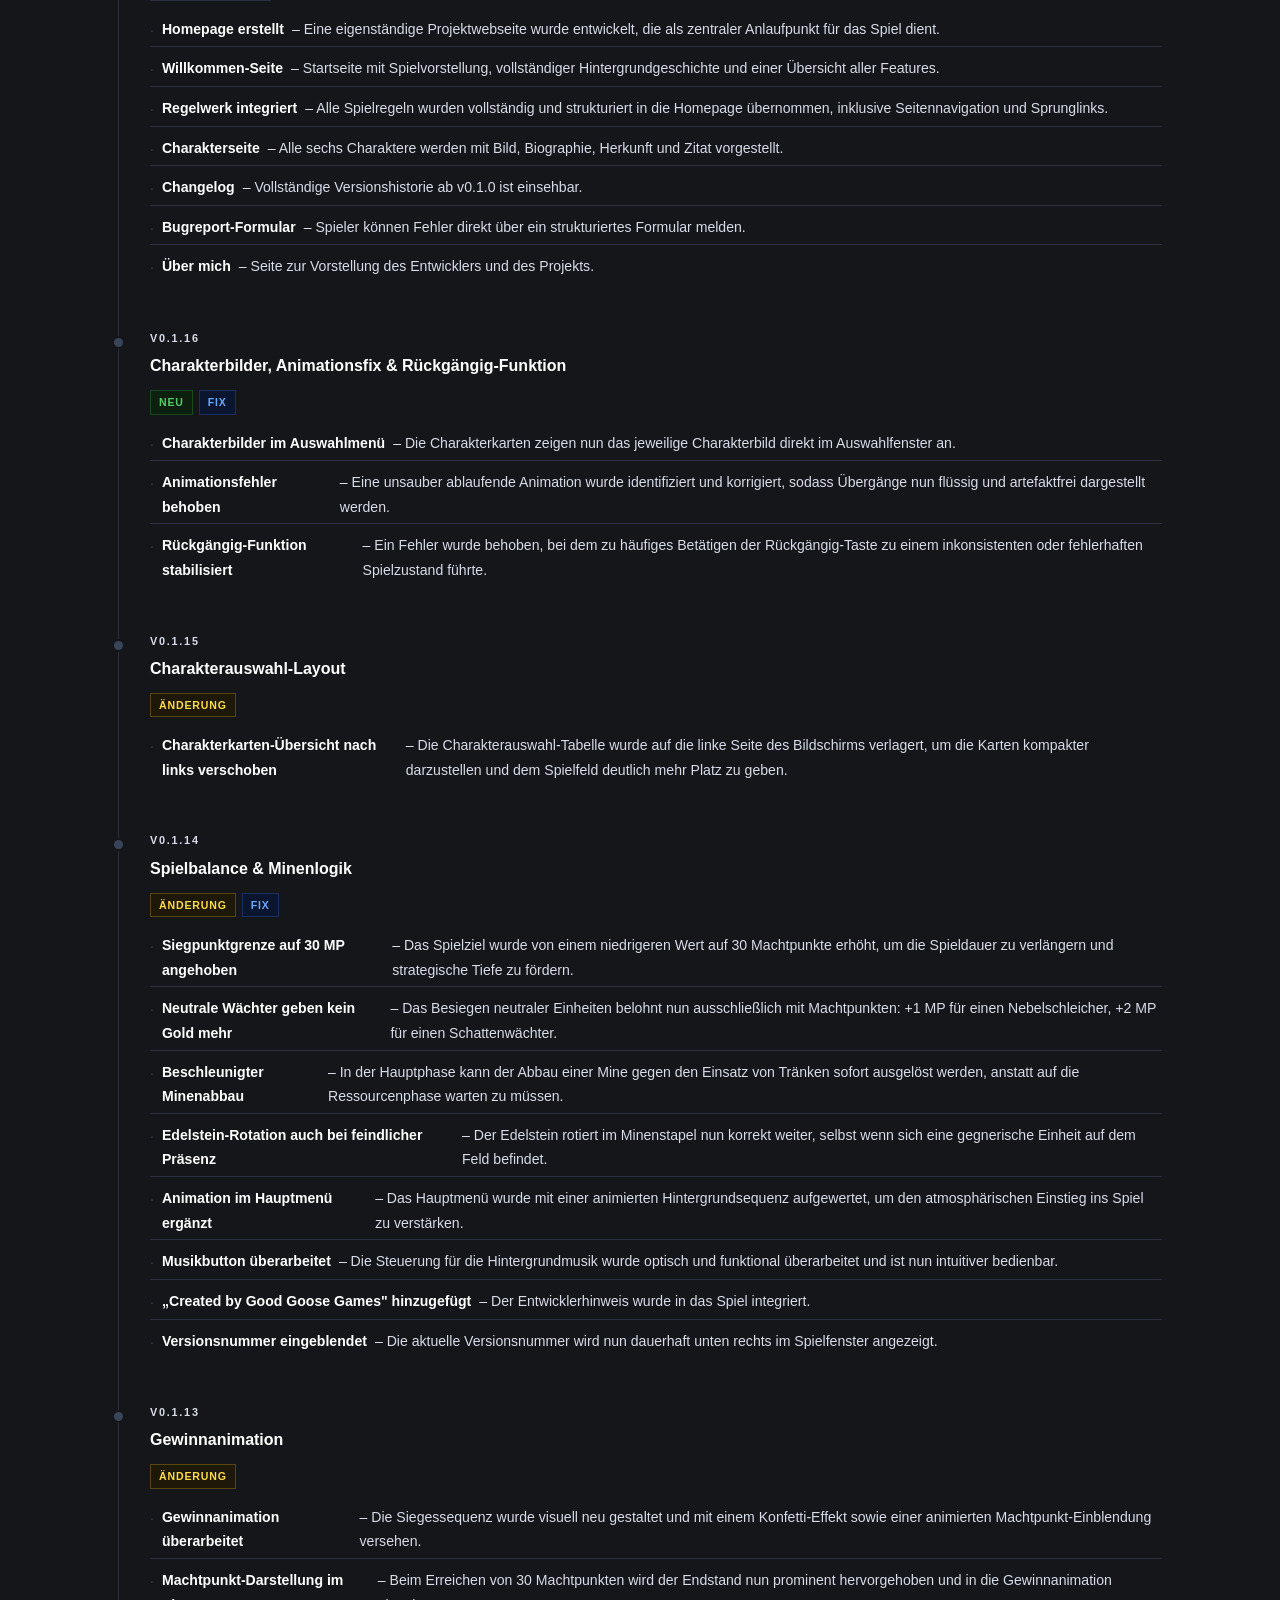
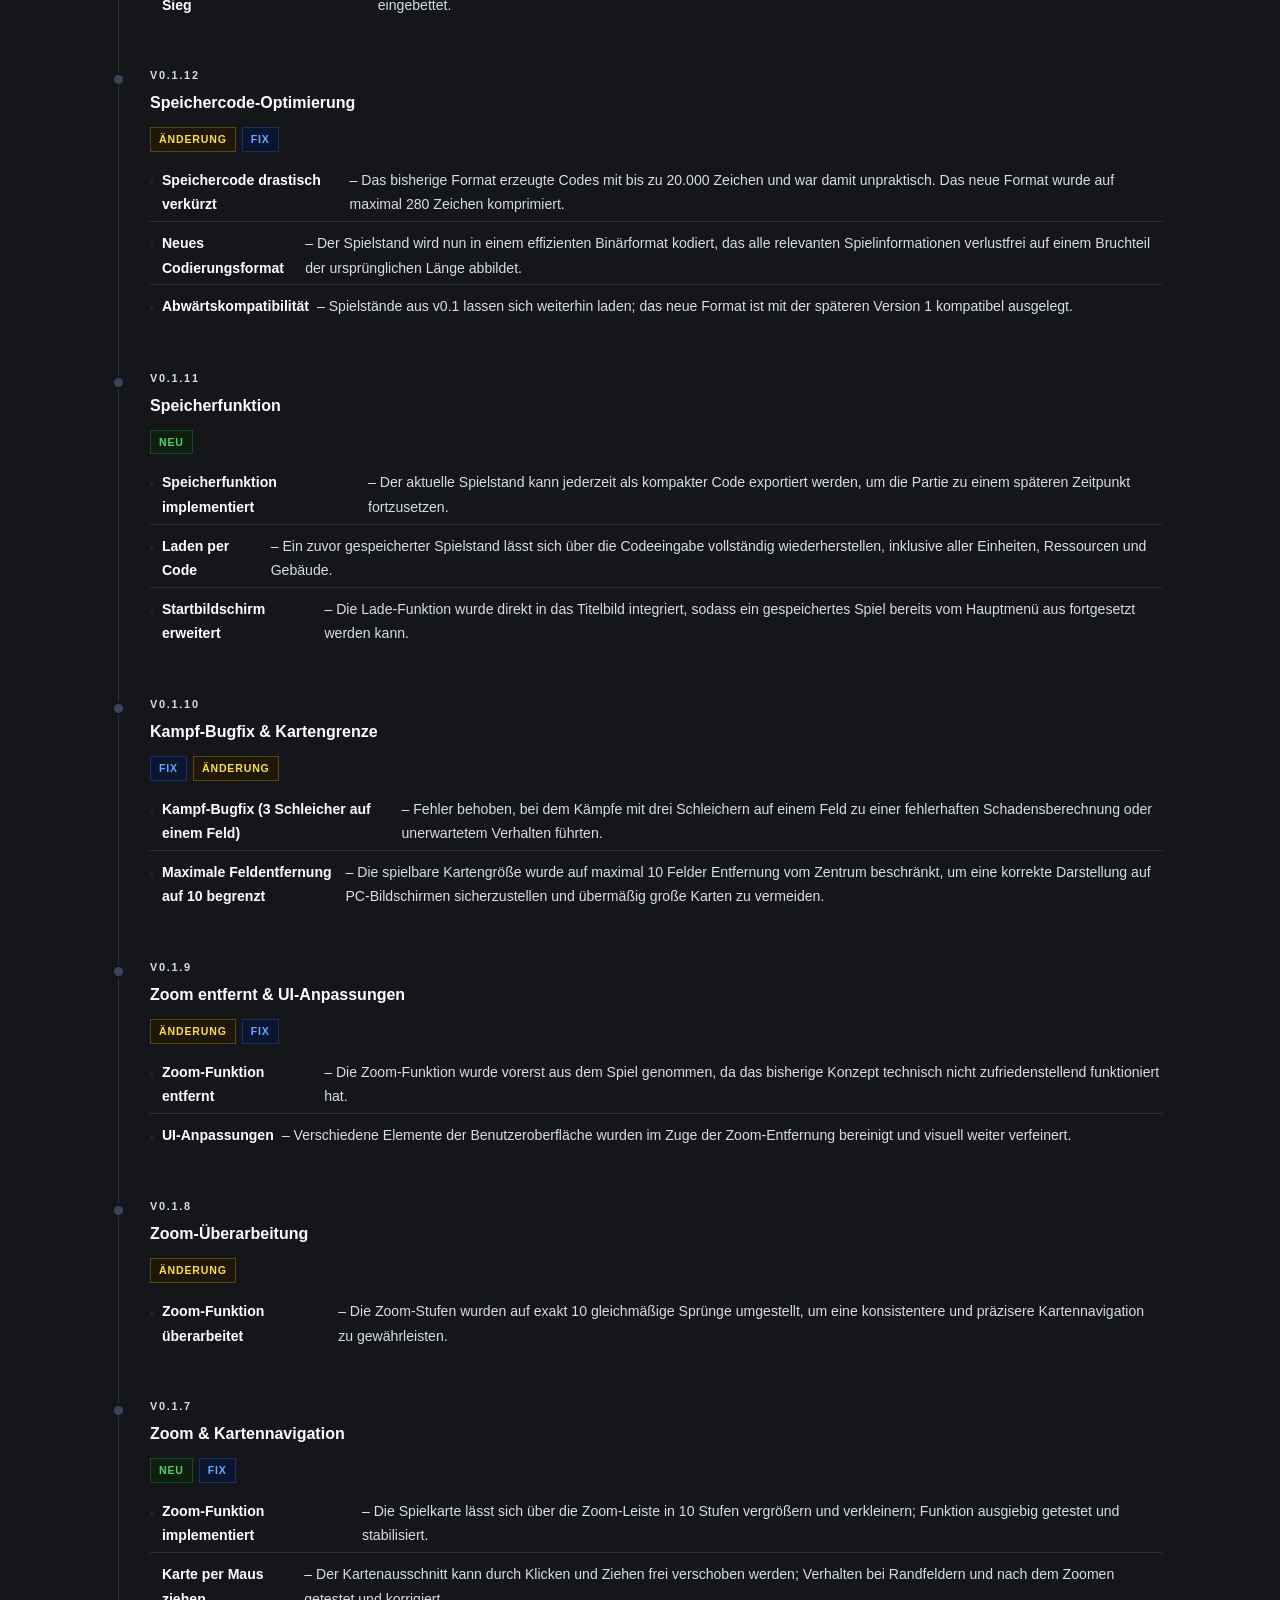
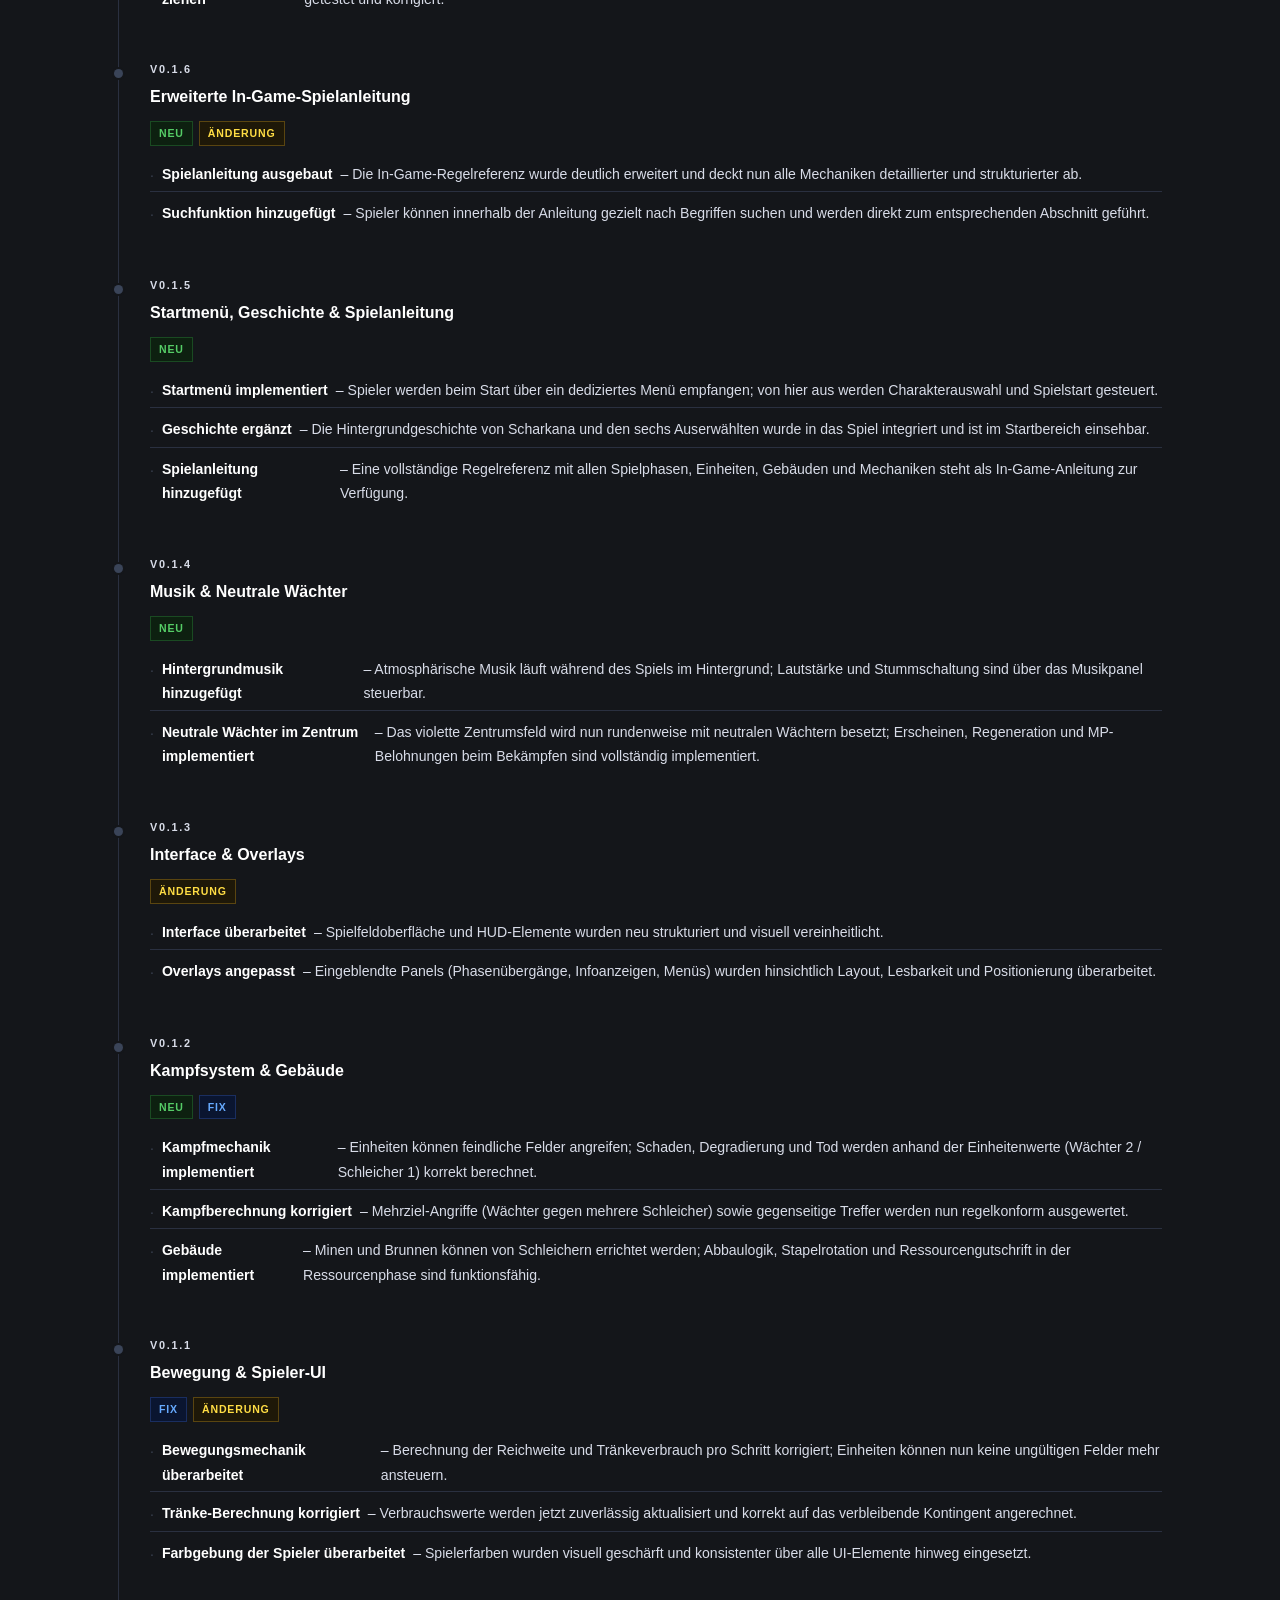
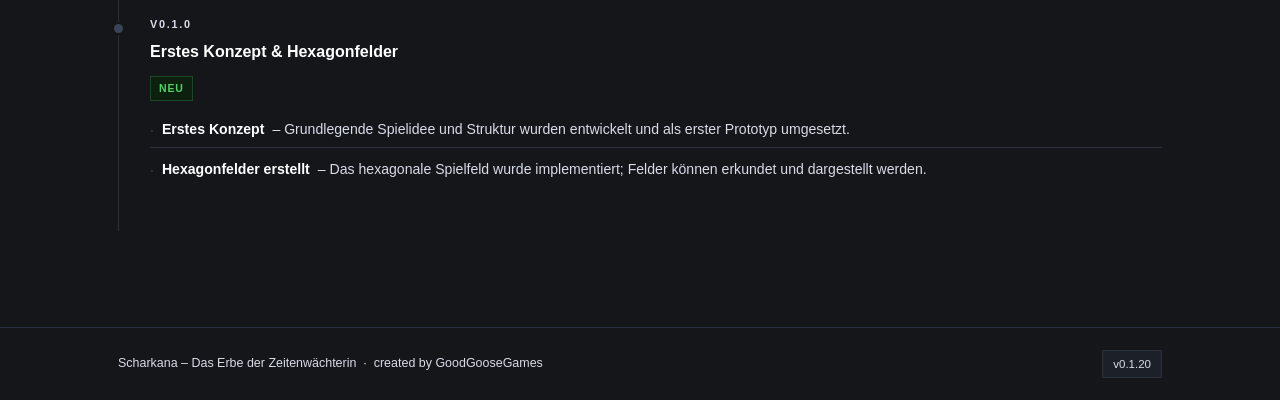
==== commit 1726b086: "Add files via upload" ====
--- a/changelog.html
+++ b/changelog.html
@@ -3,7 +3,7 @@
 <head>
   <meta charset="UTF-8">
   <meta name="viewport" content="width=device-width, initial-scale=1.0">
-  <title>Scharcana – Changelog</title>
+  <title>Scharkana – Changelog</title>
   <link rel="preconnect" href="https://fonts.bunny.net">
   <link href="https://fonts.bunny.net/css?family=exo-2:400,400i,700,700i,900,900i&display=swap" rel="stylesheet">
   <link rel="stylesheet" href="style.css">
@@ -13,7 +13,7 @@
   <nav>
     <div class="nav-inner">
       <div class="nav-logo">
-        <div class="nav-logo-title">Scharcana</div>
+        <div class="nav-logo-title">Scharkana</div>
         <div class="nav-logo-sub">Das Erbe der Zeitenwächterin</div>
       </div>
       <a class="nav-btn" href="index.html" data-page="willkommen">Willkommen</a>
@@ -22,7 +22,7 @@
       <a class="nav-btn" href="changelog.html" data-page="changelog">Changelog</a>
       <a class="nav-btn" href="ueber.html" data-page="ueber">Über mich</a>
       <a class="nav-btn" href="melden.html" data-page="melden">Bugreport</a>
-      <a href="Scharcana_0.1.20.html" class="nav-play" target="_blank" rel="noopener">▶ Spielen</a>
+      <a href="Scharkana_0.1.20.html" class="nav-play" target="_blank" rel="noopener">▶ Spielen</a>
     </div>
   </nav>
 
@@ -253,7 +253,7 @@
           </div>
           <ul>
             <li><strong>Startmenü implementiert</strong> – Spieler werden beim Start über ein dediziertes Menü empfangen; von hier aus werden Charakterauswahl und Spielstart gesteuert.</li>
-            <li><strong>Geschichte ergänzt</strong> – Die Hintergrundgeschichte von Scharcana und den sechs Auserwählten wurde in das Spiel integriert und ist im Startbereich einsehbar.</li>
+            <li><strong>Geschichte ergänzt</strong> – Die Hintergrundgeschichte von Scharkana und den sechs Auserwählten wurde in das Spiel integriert und ist im Startbereich einsehbar.</li>
             <li><strong>Spielanleitung hinzugefügt</strong> – Eine vollständige Regelreferenz mit allen Spielphasen, Einheiten, Gebäuden und Mechaniken steht als In-Game-Anleitung zur Verfügung.</li>
           </ul>
         </div>
@@ -328,7 +328,7 @@
 
   <footer>
     <div class="footer-inner">
-      <p>Scharcana – Das Erbe der Zeitenwächterin &nbsp;·&nbsp; created by GoodGooseGames</p>
+      <p>Scharkana – Das Erbe der Zeitenwächterin &nbsp;·&nbsp; created by GoodGooseGames</p>
       <span class="footer-version">v0.1.20</span>
     </div>
   </footer>
--- a/style.css
+++ b/style.css
@@ -0,0 +1,600 @@
+/* ── Reset & Basis ──────────────────────────────────────────────── */
+*, *::before, *::after { margin: 0; padding: 0; box-sizing: border-box; }
+
+:root {
+  --bg:           #14161a;
+  --bg-panel:     #1c2028;
+  --bg-card:      #20252f;
+  --bg-card-2:    #252b36;
+  --border:       #2a3040;
+  --border-light: #3a4458;
+  --text:         #f0f2f6;
+  --text-muted:   #d8dce8;
+  --text-dim:     #3a4050;
+  --accent:       #7a8ab0;
+  --accent-glow:  #9baacc;
+  --gold:         #c8a42a;
+  --gold-dim:     #5a4510;
+  --gold-bg:      #1e1808;
+  --fire:    #c0281a; --fire-l:   #ff6644;
+  --ice:     #1a55c0; --ice-l:    #66aaff;
+  --nature:  #1a7a28; --nature-l: #55cc66;
+  --thunder: #b08800; --thunder-l:#ffdd44;
+  --dark:    #7722cc; --dark-l:   #bb77ff;
+  --light:   #8899bb; --light-l:  #ddeeff;
+}
+
+html { scroll-behavior: smooth; }
+
+body {
+  background: var(--bg);
+  color: var(--text);
+  font-family: "Exo 2", sans-serif;
+  font-size: 16px;
+  line-height: 1.75;
+  min-height: 100vh;
+}
+
+/* Dot-Grid Hintergrund */
+body::before {
+  content: '';
+  position: fixed; inset: 0;
+  background-image: radial-gradient(circle, #2a3040 1px, transparent 1px);
+  background-size: 28px 28px;
+  opacity: 0.45;
+  pointer-events: none;
+  z-index: 0;
+}
+
+/* ── Wrapper ────────────────────────────────────────────────────── */
+.page-wrap {
+  position: relative; z-index: 1;
+  max-width: 1100px;
+  margin: 0 auto;
+  padding: 0 28px;
+}
+
+/* ── Navigation ─────────────────────────────────────────────────── */
+nav {
+  position: sticky; top: 0; z-index: 200;
+  background: rgba(20, 22, 26, 0.95);
+  backdrop-filter: blur(10px);
+  border-bottom: 1px solid var(--border);
+}
+.nav-inner {
+  max-width: 1100px; margin: 0 auto;
+  padding: 0 28px;
+  display: flex; align-items: stretch; gap: 0;
+}
+.nav-logo {
+  display: flex; flex-direction: column; justify-content: center;
+  padding: 12px 24px 12px 0;
+  margin-right: 8px;
+  border-right: 1px solid var(--border);
+}
+.nav-logo-title {
+  font-size: 1rem; font-weight: 900;
+  color: var(--gold); letter-spacing: 0.1em; text-transform: uppercase;
+  line-height: 1;
+}
+.nav-logo-sub {
+  font-size: 0.65rem; color: var(--text-muted);
+  letter-spacing: 0.12em; text-transform: uppercase;
+  margin-top: 3px;
+}
+.nav-btn {
+  background: none; border: none;
+  color: #6b7590;
+  font-family: inherit; font-size: 0.8rem;
+  font-weight: 700; letter-spacing: 0.07em;
+  text-transform: uppercase;
+  padding: 0 14px; height: 52px;
+  cursor: pointer;
+  position: relative;
+  transition: color .18s;
+  white-space: nowrap;
+  text-decoration: none;
+  display: inline-flex; align-items: center;
+}
+.nav-btn::after {
+  content: '';
+  position: absolute; bottom: 0; left: 8px; right: 8px;
+  height: 2px; background: var(--gold);
+  transform: scaleX(0);
+  transition: transform .18s;
+}
+.nav-btn:hover { color: var(--text); }
+.nav-btn.active { color: var(--gold); }
+.nav-btn.active::after { transform: scaleX(1); }
+.nav-play {
+  margin-left: auto; align-self: center;
+  background: var(--gold); color: #0e0c04;
+  font-family: inherit; font-size: 0.75rem; font-weight: 700;
+  letter-spacing: 0.1em; text-transform: uppercase;
+  padding: 8px 18px; border: none; cursor: pointer;
+  text-decoration: none;
+  transition: background .18s;
+  white-space: nowrap;
+}
+.nav-play:hover { background: #e8c040; }
+
+/* ── Sections ───────────────────────────────────────────────────── */
+.section { display: none; padding: 56px 0 96px; }
+.section.active { display: block; }
+
+/* ── Typografie ─────────────────────────────────────────────────── */
+h1 {
+  font-size: clamp(2rem, 5vw, 3.4rem);
+  font-weight: 900; line-height: 1.1; color: #fff;
+  letter-spacing: -0.02em;
+}
+h1 .eyebrow {
+  display: block;
+  font-size: .36em; font-weight: 400;
+  color: var(--text-muted); letter-spacing: 0.18em;
+  text-transform: uppercase; margin-bottom: 8px;
+}
+h2 {
+  font-size: 0.72rem; font-weight: 700;
+  color: var(--gold); letter-spacing: 0.2em;
+  text-transform: uppercase;
+  margin-bottom: 32px;
+  display: flex; align-items: center; gap: 10px;
+}
+h2::after {
+  content: ''; flex: 1;
+  height: 1px; background: var(--border);
+}
+h3 { font-size: 1rem; font-weight: 700; color: #fff; margin-bottom: 8px; }
+p { color: var(--text); margin-bottom: 14px; }
+p:last-child { margin-bottom: 0; }
+ul { padding-left: 20px; }
+li { color: var(--text); margin-bottom: 5px; }
+strong { color: #fff; font-weight: 700; }
+em { color: var(--text-muted); font-style: italic; }
+
+hr.divider {
+  border: none; border-top: 1px solid var(--border);
+  margin: 48px 0;
+}
+
+/* ── Buttons ────────────────────────────────────────────────────── */
+.btn {
+  display: inline-block;
+  font-family: inherit; font-size: 0.82rem;
+  font-weight: 700; letter-spacing: 0.1em;
+  text-transform: uppercase;
+  padding: 11px 26px;
+  cursor: pointer; text-decoration: none;
+  transition: .18s;
+}
+.btn-primary { background: var(--gold); color: #0e0c04; border: none; }
+.btn-primary:hover { background: #e8c040; }
+.btn-outline { background: transparent; color: var(--text-muted); border: 1px solid var(--border-light); }
+.btn-outline:hover { color: var(--text); border-color: var(--accent); }
+.btn-download,
+a.btn-download { background: #2a6e3f; color: #d4f0df !important; border: 1px solid #3d9e5c; text-decoration: none; }
+.btn-download:hover,
+a.btn-download:hover { background: #34894e; border-color: #4db870; }
+
+/* ── Infobox ────────────────────────────────────────────────────── */
+.infobox {
+  background: var(--bg-card); border: 1px solid var(--border);
+  padding: 20px 24px; margin-bottom: 12px;
+}
+.infobox.gold  { border-left: 3px solid var(--gold); }
+.infobox.blue  { border-left: 3px solid var(--ice-l); }
+.infobox.dim   { border-left: 3px solid var(--border-light); }
+
+/* ══════════════════════════════════════════════════════════════════
+   WILLKOMMEN
+══════════════════════════════════════════════════════════════════ */
+
+/* Hero */
+.hero { padding: 60px 0 52px; border-bottom: 1px solid var(--border); margin-bottom: 56px; }
+.hero-badge {
+  display: inline-block;
+  font-size: 0.68rem; font-weight: 700; letter-spacing: 0.18em;
+  text-transform: uppercase;
+  color: var(--gold); background: var(--gold-bg);
+  border: 1px solid var(--gold-dim);
+  padding: 4px 12px; margin-bottom: 22px;
+}
+.hero p { font-size: 1.05rem; color: var(--text-muted); max-width: 600px; margin-bottom: 32px; }
+.hero-btns { display: flex; gap: 12px; flex-wrap: wrap; width: 100%; }
+.hero-btns .btn { flex: 1; text-align: center; min-width: 160px; }
+
+/* Feature-Grid */
+.feature-grid {
+  display: grid;
+  grid-template-columns: repeat(auto-fill, minmax(200px, 1fr));
+  gap: 12px; margin-top: 16px;
+}
+.feature-card {
+  background: var(--bg-card); border: 1px solid var(--border);
+  padding: 22px 18px;
+  transition: border-color .18s, background .18s;
+}
+.feature-card:hover { background: var(--bg-card-2); border-color: var(--border-light); }
+.feature-card .f-icon { font-size: 1.5rem; margin-bottom: 10px; display: block; }
+.feature-card h3 { font-size: 0.92rem; margin-bottom: 6px; }
+.feature-card p { font-size: 0.84rem; color: var(--text-muted); max-width: none; margin: 0; }
+
+/* Story */
+.story-block {
+  background: var(--bg-card); border: 1px solid var(--border);
+  border-left: 3px solid var(--border-light);
+  padding: 32px 36px;
+}
+.story-block p { color: var(--text-muted); font-size: 0.95rem; }
+.story-quote {
+  font-size: 1.05rem; font-style: italic; color: var(--text);
+  border-left: 2px solid var(--gold-dim);
+  padding: 10px 0 10px 18px; margin: 24px 0;
+}
+.story-names {
+  display: grid;
+  grid-template-columns: repeat(auto-fill, minmax(240px, 1fr));
+  gap: 8px; margin: 20px 0;
+}
+.story-name-item {
+  background: var(--bg-panel); border: 1px solid var(--border);
+  padding: 8px 14px; font-size: 0.88rem; color: var(--text-muted);
+}
+.story-name-item strong { color: var(--text); }
+
+/* ══════════════════════════════════════════════════════════════════
+   REGELWERK
+══════════════════════════════════════════════════════════════════ */
+
+.regel-layout {
+  display: grid;
+  grid-template-columns: 220px 1fr;
+  gap: 40px; align-items: start;
+}
+.regel-toc {
+  position: sticky; top: 70px;
+  background: var(--bg-card); border: 1px solid var(--border);
+  padding: 20px;
+}
+.regel-toc-title {
+  font-size: 0.68rem; font-weight: 700;
+  letter-spacing: 0.16em; text-transform: uppercase;
+  color: var(--text-muted); margin-bottom: 12px;
+}
+.regel-toc a {
+  display: block; color: var(--text-muted);
+  font-size: 0.82rem; text-decoration: none;
+  padding: 5px 0; border-bottom: 1px solid var(--border);
+  transition: color .15s;
+}
+.regel-toc a:last-child { border-bottom: none; }
+.regel-toc a:hover { color: var(--gold); }
+
+.regel-content { min-width: 0; }
+.regel-section { margin-bottom: 40px; scroll-margin-top: 80px; }
+.regel-section-title {
+  font-size: 0.7rem; font-weight: 700;
+  color: var(--gold); letter-spacing: 0.2em;
+  text-transform: uppercase;
+  padding-bottom: 10px; margin-bottom: 20px;
+  border-bottom: 1px solid var(--border);
+}
+
+.regel-block {
+  background: var(--bg-card); border: 1px solid var(--border);
+  padding: 22px 24px; margin-bottom: 10px;
+}
+.regel-block h3 {
+  font-size: 0.88rem; font-weight: 700;
+  color: var(--accent-glow);
+  letter-spacing: 0.06em; text-transform: uppercase;
+  margin-bottom: 12px;
+}
+.regel-block p, .regel-block li { font-size: 0.9rem; color: var(--text); max-width: none; }
+.regel-block li { margin-bottom: 6px; }
+
+/* Einheiten-Tabelle */
+.unit-table { width: 100%; border-collapse: collapse; font-size: 0.88rem; }
+.unit-table th {
+  text-align: left; padding: 8px 12px;
+  background: var(--bg-panel); color: var(--text-muted);
+  font-size: 0.72rem; font-weight: 700;
+  letter-spacing: 0.1em; text-transform: uppercase;
+  border-bottom: 1px solid var(--border);
+}
+.unit-table td { padding: 10px 12px; border-bottom: 1px solid var(--border); vertical-align: top; }
+.unit-table tr:last-child td { border-bottom: none; }
+.unit-table tr:hover td { background: var(--bg-card-2); }
+
+/* Kampf-Matrix */
+.fight-row {
+  display: grid; grid-template-columns: 1fr auto 1fr;
+  align-items: center; gap: 12px;
+  background: var(--bg-card); border: 1px solid var(--border);
+  padding: 12px 16px; margin-bottom: 6px; font-size: 0.88rem;
+}
+.fight-row .attacker { color: var(--text-muted); }
+.fight-row .vs { color: var(--text-dim); font-size: 0.75rem; font-weight: 700; letter-spacing: 0.1em; }
+.fight-row .result { color: var(--text); font-style: italic; }
+
+/* MP-Leiste */
+.mp-bar { display: flex; flex-direction: column; gap: 4px; }
+.mp-row { display: flex; align-items: center; gap: 12px; font-size: 0.86rem; }
+.mp-color {
+  width: 14px; height: 14px; border-radius: 2px; flex-shrink: 0;
+}
+
+/* Steuerung */
+.key-table { font-size: 0.88rem; }
+.key-table tr td:first-child {
+  color: var(--text-muted); white-space: nowrap;
+  padding-right: 16px; padding-bottom: 8px;
+}
+.key {
+  display: inline-block;
+  background: var(--bg-panel); border: 1px solid var(--border-light);
+  color: var(--accent-glow); font-size: 0.78rem; font-weight: 700;
+  padding: 2px 7px; margin-right: 3px;
+}
+
+/* Tipps */
+.tip-list { display: flex; flex-direction: column; gap: 8px; }
+.tip-item {
+  display: flex; gap: 14px; align-items: flex-start;
+  background: var(--bg-card); border: 1px solid var(--border);
+  padding: 14px 18px; font-size: 0.88rem;
+}
+.tip-num {
+  font-size: 0.72rem; font-weight: 900; color: var(--gold);
+  background: var(--gold-bg); border: 1px solid var(--gold-dim);
+  min-width: 26px; height: 26px;
+  display: flex; align-items: center; justify-content: center;
+  flex-shrink: 0; margin-top: 1px;
+}
+
+/* ══════════════════════════════════════════════════════════════════
+   CHARAKTERE
+══════════════════════════════════════════════════════════════════ */
+
+.char-grid {
+  display: grid;
+  grid-template-columns: repeat(auto-fill, minmax(320px, 1fr));
+  gap: 14px;
+}
+.char-card {
+  background: var(--bg-card); border: 1px solid var(--border);
+  border-top: 3px solid var(--c, var(--border));
+  padding: 24px 24px 20px;
+  transition: background .18s;
+}
+.char-card:hover { background: var(--bg-card-2); }
+
+.char-img-wrap {
+  width: 100%; height: 220px;
+  background: var(--bg-panel);
+  border-bottom: 1px solid var(--border);
+  margin: -24px -24px 20px -24px;
+  width: calc(100% + 48px);
+  overflow: hidden;
+  display: flex; align-items: center; justify-content: center;
+}
+.char-img-wrap img {
+  width: 100%; height: 100%;
+  object-fit: contain;
+  object-position: center top;
+  filter: saturate(0.9);
+  transition: transform .3s, filter .3s;
+}
+.char-card:hover .char-img-wrap img {
+  transform: scale(1.03);
+  filter: saturate(1.1);
+}
+
+.char-header { display: flex; justify-content: space-between; align-items: flex-start; margin-bottom: 14px; }
+.char-name { font-size: 1.1rem; font-weight: 900; color: #fff; line-height: 1.2; }
+.char-element-badge {
+  font-size: 0.68rem; font-weight: 700; letter-spacing: 0.1em;
+  text-transform: uppercase; color: var(--c); white-space: nowrap; margin-top: 2px;
+}
+.char-race-tag {
+  font-size: 0.68rem; font-weight: 700; letter-spacing: 0.1em;
+  text-transform: uppercase;
+  color: var(--text-dim);
+  background: var(--bg-panel); border: 1px solid var(--border);
+  padding: 3px 8px; white-space: nowrap;
+}
+.char-origin { font-size: 0.82rem; color: var(--text-muted); margin-bottom: 10px; }
+.char-traits { font-size: 0.8rem; color: var(--text-dim); font-style: italic; margin-bottom: 12px; }
+.char-bio { font-size: 0.86rem; color: var(--text-muted); margin-bottom: 14px; max-width: none; }
+.char-quote {
+  font-size: 0.85rem; font-style: italic;
+  color: var(--text-muted);
+  border-left: 2px solid var(--border-light);
+  padding: 8px 0 8px 12px;
+}
+
+/* ══════════════════════════════════════════════════════════════════
+   CHANGELOG
+══════════════════════════════════════════════════════════════════ */
+
+.changelog-list { position: relative; }
+.changelog-list::before {
+  content: ''; position: absolute;
+  left: 0; top: 8px; bottom: 0;
+  width: 1px; background: var(--border);
+}
+.cl-entry {
+  padding: 0 0 40px 32px;
+  position: relative;
+}
+.cl-entry::before {
+  content: '';
+  position: absolute; left: -4px; top: 9px;
+  width: 9px; height: 9px;
+  background: var(--gold); border-radius: 50%;
+  box-shadow: 0 0 0 2px var(--bg);
+}
+.cl-entry.old::before { background: var(--border-light); }
+.cl-entry.planned::before { background: var(--accent-glow); border: 1px dashed var(--accent); }
+.cl-entry.planned .cl-version { color: var(--accent-glow); font-size: 0.69rem; }
+.cl-entry.planned h3 { color: #f0f2f6; font-size: 1.01rem; }
+.cl-entry.planned li { color: #d8dce8; font-size: 0.89rem; }
+.cl-entry.planned strong { color: #f0f2f6; font-weight: 700; }
+
+.cl-section-label {
+  font-size: 0.78rem; font-weight: 700; letter-spacing: 0.22em;
+  text-transform: uppercase;
+  padding: 7px 14px 7px 14px;
+  margin: 0 0 24px 0;
+  display: inline-flex; align-items: center; gap: 10px;
+  position: relative;
+  background: var(--bg-card);
+  border: 1px dashed var(--border-light);
+  color: var(--accent-glow);
+}
+.cl-section-label.label-released {
+  color: var(--gold);
+  border-style: solid;
+  border-color: var(--gold-dim);
+  background: var(--gold-bg);
+  margin-top: 32px;
+}
+.cl-version {
+  font-size: 0.68rem; font-weight: 700; letter-spacing: 0.16em;
+  text-transform: uppercase; color: var(--gold); margin-bottom: 4px;
+}
+.cl-entry.old .cl-version { color: var(--text-muted); }
+.cl-entry h3 { font-size: 1rem; color: #fff; margin-bottom: 10px; }
+.cl-tags { display: flex; gap: 6px; flex-wrap: wrap; margin-bottom: 12px; }
+.tag {
+  font-size: 0.66rem; font-weight: 700; letter-spacing: 0.08em;
+  text-transform: uppercase; padding: 2px 8px; border: 1px solid;
+}
+.tag-new    { color: #55cc66; border-color: #1a4a22; background: #0d2010; }
+.tag-fix    { color: #66aaff; border-color: #1a2e60; background: #0a1530; }
+.tag-change { color: #ffdd44; border-color: #5a4510; background: #1e1808; }
+.tag-wip    { color: var(--text-muted); border-color: var(--border); background: transparent; }
+.cl-entry ul { list-style: none; padding: 0; }
+.cl-entry li {
+  font-size: 0.88rem; color: var(--text-muted);
+  padding: 4px 0; border-bottom: 1px solid var(--border); display: flex; gap: 8px;
+}
+.cl-entry li:last-child { border-bottom: none; }
+.cl-entry li::before { content: '·'; color: var(--text-dim); flex-shrink: 0; margin-top: 1px; }
+
+/* ══════════════════════════════════════════════════════════════════
+   ÜBER MICH
+══════════════════════════════════════════════════════════════════ */
+
+.about-layout {
+  display: grid;
+  grid-template-columns: 1fr 320px;
+  gap: 32px; align-items: start;
+}
+.about-main {
+  background: var(--bg-card); border: 1px solid var(--border);
+  padding: 36px;
+}
+.about-avatar {
+  width: 96px; height: 96px;
+  border: 2px solid var(--border-light);
+  margin-bottom: 20px;
+  overflow: hidden;
+  flex-shrink: 0;
+}
+.about-avatar img {
+  width: 100%; height: 100%;
+  object-fit: cover;
+}
+.about-main p { font-size: 0.92rem; max-width: none; color: var(--text); }
+.about-sidebar { display: flex; flex-direction: column; gap: 12px; }
+.about-info-card {
+  background: var(--bg-card); border: 1px solid var(--border);
+  padding: 20px;
+}
+.about-info-card h3 {
+  font-size: 0.68rem; font-weight: 700; letter-spacing: 0.16em;
+  text-transform: uppercase; color: var(--text-muted); margin-bottom: 12px;
+}
+.about-info-card p, .about-info-card li { font-size: 0.86rem; max-width: none; }
+
+/* ══════════════════════════════════════════════════════════════════
+   BUGREPORT
+══════════════════════════════════════════════════════════════════ */
+
+.bug-layout {
+  display: grid;
+  grid-template-columns: 1fr 280px;
+  gap: 32px; align-items: start;
+}
+.bug-form {
+  background: var(--bg-card); border: 1px solid var(--border);
+  padding: 32px;
+}
+.form-group { margin-bottom: 20px; }
+.form-group label {
+  display: block; font-size: 0.72rem; font-weight: 700;
+  letter-spacing: 0.12em; text-transform: uppercase;
+  color: var(--text-muted); margin-bottom: 7px;
+}
+.form-group input,
+.form-group select,
+.form-group textarea {
+  width: 100%; background: var(--bg-panel); border: 1px solid var(--border);
+  color: var(--text); font-family: inherit; font-size: 0.9rem;
+  padding: 10px 14px; outline: none;
+  transition: border-color .18s;
+}
+.form-group input:focus,
+.form-group select:focus,
+.form-group textarea:focus { border-color: var(--accent); }
+.form-group textarea { resize: vertical; min-height: 130px; }
+.form-group select option { background: var(--bg-panel); }
+.form-hint { font-size: 0.78rem; color: var(--text-dim); margin-top: 6px; }
+.form-row { display: grid; grid-template-columns: 1fr 1fr; gap: 16px; }
+
+.bug-info {
+  display: flex; flex-direction: column; gap: 12px;
+}
+.bug-info-card {
+  background: var(--bg-card); border: 1px solid var(--border);
+  padding: 18px 20px;
+}
+.bug-info-card h3 {
+  font-size: 0.68rem; font-weight: 700; letter-spacing: 0.14em;
+  text-transform: uppercase; color: var(--text-muted); margin-bottom: 10px;
+}
+.bug-info-card p, .bug-info-card li { font-size: 0.84rem; max-width: none; }
+.bug-info-card li { margin-bottom: 4px; }
+
+/* ── Footer ─────────────────────────────────────────────────────── */
+footer {
+  border-top: 1px solid var(--border);
+  position: relative; z-index: 1;
+}
+.footer-inner {
+  max-width: 1100px; margin: 0 auto; padding: 22px 28px;
+  display: flex; justify-content: space-between; align-items: center;
+  gap: 16px; flex-wrap: wrap;
+}
+.footer-inner p { font-size: 0.78rem; color: var(--text-muted); margin: 0; max-width: none; }
+.footer-version {
+  font-size: 0.72rem; color: var(--text-muted);
+  background: var(--bg-panel); border: 1px solid var(--border);
+  padding: 3px 10px;
+}
+
+/* ── Responsive ─────────────────────────────────────────────────── */
+@media (max-width: 820px) {
+  .regel-layout  { grid-template-columns: 1fr; }
+  .regel-toc     { position: static; display: none; }
+  .about-layout  { grid-template-columns: 1fr; }
+  .bug-layout    { grid-template-columns: 1fr; }
+  .form-row      { grid-template-columns: 1fr; }
+  .char-grid     { grid-template-columns: 1fr; }
+}
+@media (max-width: 640px) {
+  .nav-logo-sub { display: none; }
+  .nav-btn { padding: 0 10px; font-size: 0.72rem; }
+}
